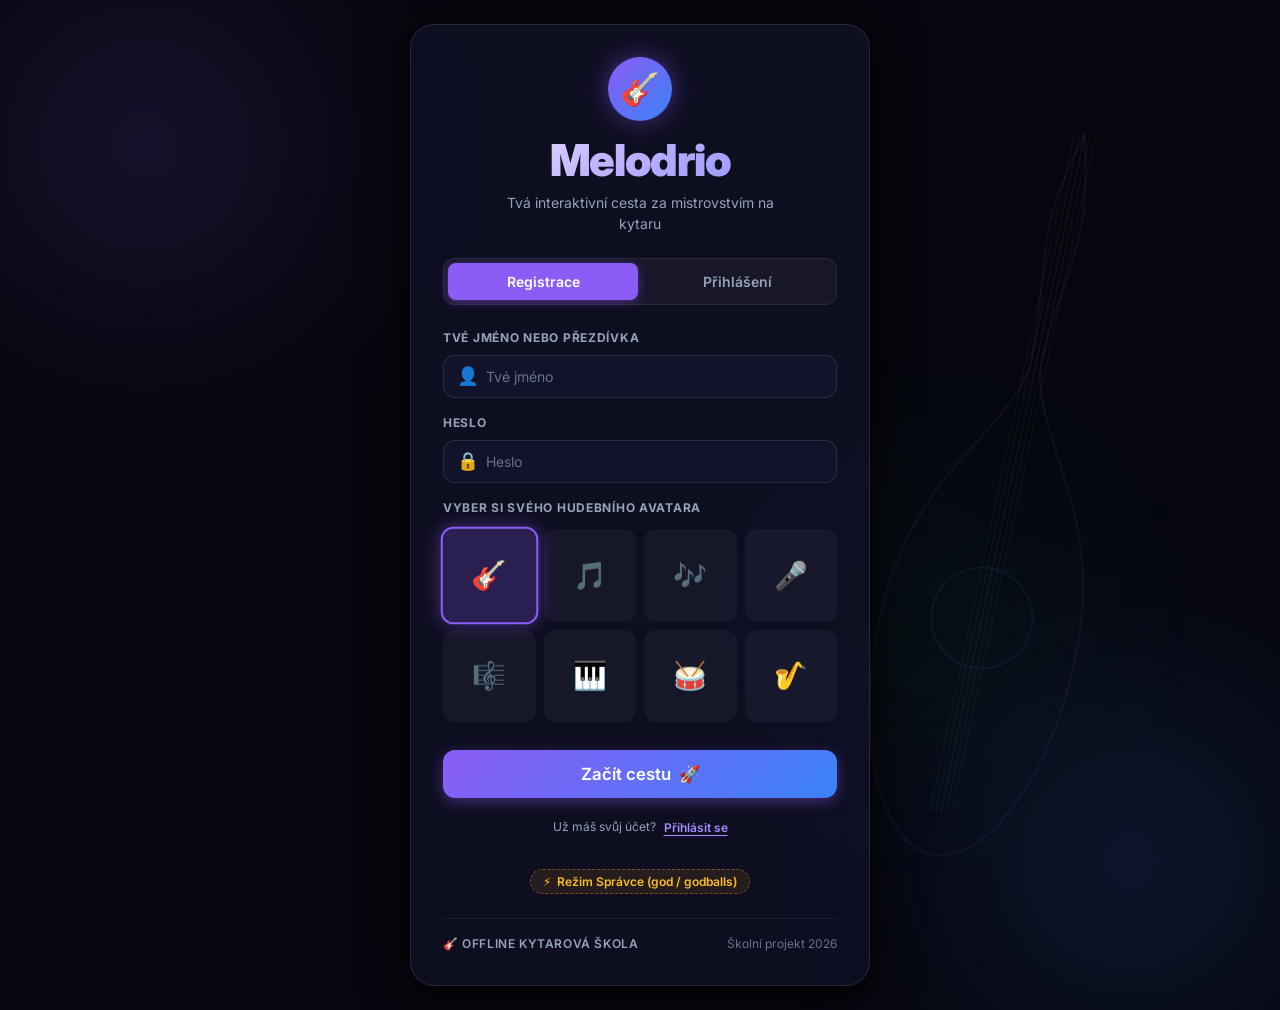
==== index.html @ bcaa4454 "feat(phase2): horizontalni herni draha, playalong rezim, kytarovy syntezator, atlas akordu a tracker" ====
﻿<!DOCTYPE html>
<html lang="cs">
<head>
  <meta charset="UTF-8">
  <meta name="viewport" content="width=device-width, initial-scale=1.0">
  <title>Melodrio — Nauč se hrát na kytaru</title>
  <meta name="description" content="Melodrio - interaktivní aplikace pro učení hry na kytaru">
  <link rel="preconnect" href="https://fonts.googleapis.com">
  <link rel="preconnect" href="https://fonts.gstatic.com" crossorigin>
  <link href="https://fonts.googleapis.com/css2?family=Inter:wght@300;400;500;600;700;800;900&display=swap" rel="stylesheet">
  <link rel="stylesheet" href="css/styles.css">
  <link rel="stylesheet" href="css/animations.css">
</head>
<body>
  <div id="app">
    <!-- LOGIN SCREEN -->
    <div id="login-screen" class="screen active">
      <!-- Animated background glow spheres -->
      <div class="login-bg-glow glow-1"></div>
      <div class="login-bg-glow glow-2"></div>
      <div class="login-bg-glow glow-3"></div>

      <!-- Floating music note particles -->
      <div class="particles-container" id="login-particles" aria-hidden="true">
        <span class="particle" style="--x: 8%; --delay: 0s; --duration: 14s; --size: 1.8rem;">🎵</span>
        <span class="particle" style="--x: 18%; --delay: 2.5s; --duration: 18s; --size: 1.4rem;">🎶</span>
        <span class="particle" style="--x: 27%; --delay: 1.2s; --duration: 16s; --size: 2rem;">🎸</span>
        <span class="particle" style="--x: 39%; --delay: 4.8s; --duration: 20s; --size: 1.2rem;">🎼</span>
        <span class="particle" style="--x: 52%; --delay: 0.8s; --duration: 15s; --size: 1.6rem;">♩</span>
        <span class="particle" style="--x: 64%; --delay: 3.3s; --duration: 17s; --size: 2.2rem;">♫</span>
        <span class="particle" style="--x: 73%; --delay: 5.1s; --duration: 19s; --size: 1.5rem;">♬</span>
        <span class="particle" style="--x: 84%; --delay: 1.9s; --duration: 13s; --size: 1.9rem;">𝄞</span>
        <span class="particle" style="--x: 92%; --delay: 3.8s; --duration: 21s; --size: 1.3rem;">🎵</span>
        <span class="particle" style="--x: 14%; --delay: 6.2s; --duration: 16s; --size: 1.7rem;">🎶</span>
        <span class="particle" style="--x: 46%; --delay: 7.5s; --duration: 18s; --size: 1.5rem;">🎸</span>
        <span class="particle" style="--x: 60%; --delay: 8.1s; --duration: 14s; --size: 2rem;">🎼</span>
        <span class="particle" style="--x: 79%; --delay: 6.9s; --duration: 15s; --size: 1.6rem;">♩</span>
        <span class="particle" style="--x: 33%; --delay: 9.4s; --duration: 22s; --size: 1.4rem;">♫</span>
        <span class="particle" style="--x: 88%; --delay: 10.2s; --duration: 17s; --size: 1.8rem;">♬</span>
      </div>

      <!-- Decorative guitar SVG background silhouette -->
      <div class="login-decor-silhouette" aria-hidden="true">
        <svg viewBox="0 0 400 800" fill="none" xmlns="http://www.w3.org/2000/svg">
          <path d="M200 40C200 40 215 90 215 130C215 170 205 210 205 260C205 290 230 330 250 365C280 415 295 470 295 530C295 650 250 740 200 740C150 740 105 650 105 530C105 470 120 415 150 365C170 330 195 290 195 260C195 210 185 170 185 130C185 90 200 40 200 40Z" stroke="rgba(139, 92, 246, 0.12)" stroke-width="2.5"/>
          <circle cx="200" cy="510" r="48" stroke="rgba(59, 130, 246, 0.15)" stroke-width="2"/>
          <line x1="190" y1="40" x2="190" y2="700" stroke="rgba(255, 255, 255, 0.05)" stroke-width="1.5"/>
          <line x1="195" y1="40" x2="195" y2="700" stroke="rgba(255, 255, 255, 0.05)" stroke-width="1.5"/>
          <line x1="200" y1="40" x2="200" y2="700" stroke="rgba(255, 255, 255, 0.08)" stroke-width="1.5"/>
          <line x1="205" y1="40" x2="205" y2="700" stroke="rgba(255, 255, 255, 0.05)" stroke-width="1.5"/>
          <line x1="210" y1="40" x2="210" y2="700" stroke="rgba(255, 255, 255, 0.05)" stroke-width="1.5"/>
        </svg>
      </div>

      <!-- Login Card Container -->
      <div class="login-container">
        <div class="login-card">
          <!-- Logo & Header -->
          <div class="login-header">
            <div class="login-logo-badge">
              <span class="login-logo-icon">🎸</span>
            </div>
            <h1 class="login-title">Melodrio</h1>
            <p class="login-subtitle">Tvá interaktivní cesta za mistrovstvím na kytaru</p>
          </div>

          <!-- Mode Switcher Tabs -->
          <div class="auth-tabs" id="auth-tabs" role="tablist">
            <button type="button" class="auth-tab active" id="tab-register" role="tab" aria-selected="true" data-mode="register">
              Registrace
            </button>
            <button type="button" class="auth-tab" id="tab-login" role="tab" aria-selected="false" data-mode="login">
              Přihlášení
            </button>
          </div>

          <!-- Auth Form -->
          <form class="auth-form" id="auth-form" onsubmit="return false;" novalidate>
            <!-- User Name Input -->
            <div class="form-group">
              <label for="auth-name" class="form-label">Tvé jméno nebo přezdívka</label>
              <div class="input-wrapper">
                <span class="input-icon">👤</span>
                <input
                  type="text"
                  id="auth-name"
                  name="username"
                  class="form-input"
                  placeholder="Tvé jméno"
                  autocomplete="username"
                  required
                >
              </div>
            </div>

            <!-- Password Input -->
            <div class="form-group">
              <label for="auth-password" class="form-label">Heslo</label>
              <div class="input-wrapper">
                <span class="input-icon">🔒</span>
                <input
                  type="password"
                  id="auth-password"
                  name="password"
                  class="form-input"
                  placeholder="Heslo"
                  autocomplete="current-password"
                  required
                >
              </div>
            </div>

            <!-- Avatar Selection (Register Mode) -->
            <div class="form-group auth-avatar-group" id="auth-avatar-group">
              <label for="auth-avatar" class="form-label">Vyber si svého hudebního avatara</label>
              
              <!-- Hidden/Accessible Native Select -->
              <select id="auth-avatar" name="avatar" class="auth-avatar-select">
                <option value="🎸" selected>🎸 Kytarista</option>
                <option value="🎵">🎵 Melodik</option>
                <option value="🎶">🎶 Písničkář</option>
                <option value="🎤">🎤 Zpěvák</option>
                <option value="🎼">🎼 Skladatel</option>
                <option value="🎹">🎹 Klávesista</option>
                <option value="🥁">🥁 Bubeník</option>
                <option value="🎷">🎷 Saxofonista</option>
              </select>

              <!-- Interactive Clickable Avatar Grid -->
              <div class="avatar-picker-grid" id="avatar-picker-grid" role="radiogroup" aria-label="Výběr avatara">
                <button type="button" class="avatar-option selected" data-avatar="🎸" aria-label="Kytarista" title="Kytarista">
                  <span class="avatar-emoji">🎸</span>
                </button>
                <button type="button" class="avatar-option" data-avatar="🎵" aria-label="Melodik" title="Melodik">
                  <span class="avatar-emoji">🎵</span>
                </button>
                <button type="button" class="avatar-option" data-avatar="🎶" aria-label="Písničkář" title="Písničkář">
                  <span class="avatar-emoji">🎶</span>
                </button>
                <button type="button" class="avatar-option" data-avatar="🎤" aria-label="Zpěvák" title="Zpěvák">
                  <span class="avatar-emoji">🎤</span>
                </button>
                <button type="button" class="avatar-option" data-avatar="🎼" aria-label="Skladatel" title="Skladatel">
                  <span class="avatar-emoji">🎼</span>
                </button>
                <button type="button" class="avatar-option" data-avatar="🎹" aria-label="Klávesista" title="Klávesista">
                  <span class="avatar-emoji">🎹</span>
                </button>
                <button type="button" class="avatar-option" data-avatar="🥁" aria-label="Bubeník" title="Bubeník">
                  <span class="avatar-emoji">🥁</span>
                </button>
                <button type="button" class="avatar-option" data-avatar="🎷" aria-label="Saxofonista" title="Saxofonista">
                  <span class="avatar-emoji">🎷</span>
                </button>
              </div>
            </div>

            <!-- Action Buttons -->
            <div class="auth-actions">
              <button type="button" id="btn-register" class="btn btn-primary btn-block btn-lg">
                <span class="btn-text">Začít cestu</span>
                <span class="btn-icon-right">🚀</span>
              </button>
              <button type="button" id="btn-login" class="btn btn-primary btn-block btn-lg" style="display: none;">
                <span class="btn-text">Přihlásit se</span>
                <span class="btn-icon-right">✨</span>
              </button>
            </div>

            <!-- Mode Switch Toggle Hint -->
            <div class="auth-switch-hint">
              <span id="auth-switch-text">Už máš svůj účet?</span>
              <button type="button" id="auth-switch-btn" class="btn-link">Přihlásit se</button>
            </div>
          </form>

          <!-- Login Footer Info -->
          <div class="login-footer">
            <span class="footer-badge">🎸 offline kytarová škola</span>
            <span class="footer-copy">Školní projekt 2026</span>
          </div>
        </div>
      </div>
    </div>

    <!-- MAIN APP (hidden until login) -->
    <div id="main-app" class="screen">
      <!-- SIDEBAR NAVIGATION -->
      <nav id="sidebar">
        <!-- App logo/name at top -->
        <div class="sidebar-logo">
          <span class="logo-icon">🎸</span>
          <span class="logo-text">Melodrio</span>
        </div>
        
        <!-- User info card -->
        <div class="sidebar-user" id="sidebar-user">
          <div class="user-avatar-wrap">
            <span class="user-avatar" id="sidebar-user-avatar">🎸</span>
          </div>
          <div class="user-info">
            <div class="user-name" id="sidebar-user-name">Kytarista</div>
            <div class="user-rank-wrap">
              <span class="rank-badge rank-novacek" id="sidebar-user-rank">Nováček</span>
            </div>
          </div>
          <div class="sidebar-xp-container">
            <div class="sidebar-xp-labels">
              <span class="xp-title">Zkušenosti</span>
              <span class="xp-val" id="sidebar-user-xp">0 XP</span>
            </div>
            <div class="xp-bar mini">
              <div class="xp-bar-fill" id="sidebar-xp-fill" style="width: 0%;"></div>
            </div>
          </div>
        </div>
        
        <!-- Nav items -->
        <ul class="sidebar-nav">
          <li><a href="#/dashboard" class="sidebar-item active" data-view="dashboard"><span class="nav-icon">🏠</span><span class="nav-text">Dashboard</span></a></li>
          <li><a href="#/lessons" class="sidebar-item" data-view="lessons"><span class="nav-icon">📚</span><span class="nav-text">Lekce</span></a></li>
          <li><a href="#/songs" class="sidebar-item" data-view="songs"><span class="nav-icon">🎵</span><span class="nav-text">Písničky</span></a></li>
          <li><a href="#/practice" class="sidebar-item" data-view="practice"><span class="nav-icon">🎸</span><span class="nav-text">Trénink</span></a></li>
          <li><a href="#/tuner" class="sidebar-item" data-view="tuner"><span class="nav-icon">🔧</span><span class="nav-text">Ladička</span></a></li>
          <li><a href="#/metronome" class="sidebar-item" data-view="metronome"><span class="nav-icon">⏱️</span><span class="nav-text">Metronom</span></a></li>
          <li><a href="#/profile" class="sidebar-item" data-view="profile"><span class="nav-icon">👤</span><span class="nav-text">Profil</span></a></li>
        </ul>

        <!-- Streak & daily info at bottom -->
        <div class="sidebar-footer" id="sidebar-streak">
          <div class="streak-card">
            <div class="streak-icon-wrap">
              <span class="streak-flame animate-pulse">🔥</span>
            </div>
            <div class="streak-text-wrap">
              <span class="streak-days" id="sidebar-streak-days">0 dní</span>
              <span class="streak-label">Aktivní série</span>
            </div>
          </div>
        </div>
      </nav>

      <!-- MAIN CONTENT AREA -->
      <main id="content">
        <!-- DASHBOARD VIEW -->
        <section id="view-dashboard" class="view active">
          <!-- Welcome header: "Ahoj, [name]! 👋" with rank and XP -->
          <div class="dashboard-header" id="dashboard-header"></div>
          
          <!-- Quick stats row: 4 stat cards (XP, Level, Streak, Completed Lessons) -->
          <!-- Two-column Dashboard Grid Layout -->
          <div class="dashboard-grid">
            <!-- Left Primary Column: Quick Stats & Music Story Map -->
            <div class="dashboard-main-col">
              <!-- Quick stats row: 4 stat cards (XP, Level, Streak, Completed Lessons) -->
              <div class="dashboard-stats" id="dashboard-stats"></div>
          
              <!-- Story Map: Vertical path with stage nodes -->
              <div class="story-map" id="story-map">
            <!-- Rendered by JS: vertical path with connected lesson nodes -->
                <!-- Each stage has a header (location name + icon) and lesson nodes below it -->
              </div>
            </div>

            <!-- Right Companion Column: Active Streak, Next Badge, Daily Tip, Quick Tools -->
            <aside class="dashboard-side-col" id="dashboard-sidebar">
              <!-- Rendered by JS -->
            </aside>
          </div>
        </section>

        <!-- LESSONS LIST VIEW -->
        <section id="view-lessons" class="view">
          <div class="view-header">
            <h1>📚 Lekce</h1>
            <p class="view-subtitle">Tvoje cesta k mistrovství na kytaře</p>
          </div>
          <div id="lessons-list" class="lessons-container">
            <!-- Rendered by JS -->
          </div>
        </section>

        <!-- LESSON DETAIL VIEW (single lesson) -->
        <section id="view-lesson-detail" class="view">
          <div class="lesson-detail" id="lesson-detail">
            <!-- Rendered by JS: lesson title, step cards, quiz -->
          </div>
        </section>

        <!-- SONGS VIEW (placeholder for Output 2) -->
        <section id="view-songs" class="view">
          <div class="coming-soon-page">
            <div class="coming-soon-icon animate-float">🎵</div>
            <h2>Písničky</h2>
            <p>Knihovna písniček bude dostupná v další aktualizaci!</p>
            <p class="coming-soon-subtitle">27 písniček od začátečníků po pokročilé</p>
          </div>
        </section>

                <!-- PRACTICE VIEW (TrĂ©nink akordĹŻ & slabĂˇ mĂ­sta - FĂˇze 2) -->
        <section id="view-practice" class="view">
          <div id="practice-content">
            <!-- Rendered by Practice.renderPracticeView -->
          </div>
        </section>

        <!-- TUNER VIEW (placeholder for Output 3) -->
        <section id="view-tuner" class="view">
          <div class="coming-soon-page">
            <div class="coming-soon-icon animate-float">🔧</div>
            <h2>Ladička</h2>
            <p>Chromatická ladička s detekcí tónů přijde v další aktualizaci!</p>
          </div>
        </section>

        <!-- METRONOME VIEW (placeholder for Output 2) -->
        <section id="view-metronome" class="view">
          <div class="coming-soon-page">
            <div class="coming-soon-icon animate-float">⏱️</div>
            <h2>Metronom</h2>
            <p>Vestavěný metronom bude dostupný brzy!</p>
          </div>
        </section>

        <!-- PROFILE VIEW -->
        <section id="view-profile" class="view">
          <div class="view-header">
            <h1>👤 Profil</h1>
          </div>
          <div id="profile-content">
            <!-- Rendered by JS -->
          </div>
        </section>
      </main>
    </div>

        <!-- FULL-SCREEN INTERACTIVE SONG PLAYER OVERLAY (PHASE 2) -->
    <div id="song-player-overlay" class="song-player-overlay" style="display: none;">
      <div class="song-player-modal">
        <!-- Top Header & Controls -->
        <div class="song-player-header">
          <div class="player-song-info">
            <span class="player-badge">đźŽ¸ HERNĂŤ DRĂHA (FĂZE 2)</span>
            <h2 id="player-song-title">Skladba</h2>
            <div id="player-song-sub" class="player-sub">Interpret â€˘ 120 BPM</div>
          </div>

          <div class="player-top-controls">
            <!-- Tempo Multiplier -->
            <div class="player-ctrl-group">
              <span class="ctrl-label">Tempo:</span>
              <div class="tempo-btn-group" id="player-tempo-buttons">
                <button type="button" class="btn btn-sm btn-ghost tempo-btn" data-tempo="0.5" onclick="App.setPlayerTempo(0.5, this)">0.5Ă—</button>
                <button type="button" class="btn btn-sm btn-ghost tempo-btn" data-tempo="0.75" onclick="App.setPlayerTempo(0.75, this)">0.75Ă—</button>
                <button type="button" class="btn btn-sm btn-primary tempo-btn active" data-tempo="1.0" onclick="App.setPlayerTempo(1.0, this)">1.0Ă—</button>
                <button type="button" class="btn btn-sm btn-ghost tempo-btn" data-tempo="1.25" onclick="App.setPlayerTempo(1.25, this)">1.25Ă—</button>
              </div>
            </div>

            <!-- Metronome Sound Toggle -->
            <button type="button" class="btn btn-sm btn-ghost" id="player-metro-toggle" onclick="App.togglePlayerMetronome()" title="Zapnout/Vypnout metronom">
              âŹ±ď¸Ź <span id="player-metro-label">Metronom: Zapnuto</span>
            </button>

            <!-- Sound Mute Toggle -->
            <button type="button" class="btn btn-sm btn-ghost" id="player-audio-toggle" onclick="App.togglePlayerAudio()" title="Zapnout/Vypnout zvuk syntezĂˇtoru">
              đź”Š <span id="player-audio-label">Zvuk</span>
            </button>

            <!-- Close Button -->
            <button type="button" class="btn btn-ghost btn-close-player" onclick="App.closeSongPlayer()" title="ZavĹ™Ă­t hernĂ­ drĂˇhu (Esc)">
              âś•
            </button>
          </div>
        </div>

        <!-- Canvas Highway Container -->
        <div class="song-player-stage" id="song-player-stage">
          <!-- Injected dynamically by SongPlayer.initCanvas -->
        </div>

        <!-- Bottom Controls & Key Legend -->
        <div class="song-player-footer">
          <div class="player-keys-legend">
            <span class="key-pill"><kbd>MezernĂ­k</kbd> Ăšder na akord</span>
            <span class="key-pill"><kbd>1</kbd>â€“<kbd>6</kbd> KytarovĂ© struny (E aĹľ e)</span>
            <span class="key-pill"><kbd>P</kbd> Pauza</span>
            <span class="key-pill"><kbd>Esc</kbd> Konec</span>
          </div>

          <div class="player-actions">
            <button type="button" class="btn btn-secondary btn-sm" onclick="App.restartSongPlayer()">
              đź”„ Od zaÄŤĂˇtku
            </button>
            <button type="button" class="btn btn-primary btn-sm" id="player-pause-btn" onclick="App.togglePlayerPause()">
              âŹ¸ Pozastavit
            </button>
            <button type="button" class="btn btn-ghost btn-sm" onclick="App.closeSongPlayer()">
              UkonÄŤit
            </button>
          </div>
        </div>

        <!-- Results Screen Overlay (Shown on song finish) -->
        <div id="player-results-overlay" class="player-results-overlay" style="display: none;">
          <div class="player-results-card">
            <div class="results-trophy" id="results-trophy">đźŹ†</div>
            <h2 id="results-title">Skladba dokonÄŤena!</h2>
            <div id="results-song-name" class="results-song-name">NĂˇzev skladby</div>

            <div class="results-stats-grid">
              <div class="results-stat-box">
                <div class="stat-num" id="results-score">0</div>
                <div class="stat-label">DosaĹľenĂ© skĂłre</div>
              </div>
              <div class="results-stat-box">
                <div class="stat-num" id="results-accuracy">0 %</div>
                <div class="stat-label">PĹ™esnost</div>
              </div>
              <div class="results-stat-box">
                <div class="stat-num" id="results-combo">0Ă—</div>
                <div class="stat-label">Max Combo</div>
              </div>
              <div class="results-stat-box highlight">
                <div class="stat-num" id="results-xp">+0 XP</div>
                <div class="stat-label">ZĂ­skanĂ© XP</div>
              </div>
            </div>

            <div class="results-breakdown" id="results-breakdown">
              <!-- Perfect, Good, Miss counts -->
            </div>

            <div id="results-mistakes-alert" style="display: none; background: rgba(239, 68, 68, 0.15); border: 1px solid rgba(239, 68, 68, 0.35); border-radius: 12px; padding: 0.85rem; margin-bottom: 1.25rem; font-size: 0.9rem; color: #fca5a5;">
            </div>

            <div class="results-actions">
              <button type="button" class="btn btn-secondary" onclick="App.restartSongPlayer()">
                đź”„ ZahrĂˇt znovu
              </button>
              <button type="button" class="btn btn-primary" onclick="App.closeSongPlayer(); App.navigate('#/practice'); Practice.switchSubTab('mistakes');">
                đźŽŻ ProcviÄŤit chyby
              </button>
              <button type="button" class="btn btn-ghost" onclick="App.closeSongPlayer()">
                ZpÄ›t do knihovny
              </button>
            </div>
          </div>
        </div>
      </div>
    </div>

    <!-- TOAST CONTAINER -->
    <div id="toast-container" aria-live="polite"></div>
    
    <!-- MODAL OVERLAY -->
    <div id="modal-overlay" class="modal-overlay" role="dialog" aria-modal="true">
      <div class="modal" id="modal">
        <div class="modal-header" id="modal-header"></div>
        <div class="modal-body" id="modal-body"></div>
        <div class="modal-footer" id="modal-footer"></div>
      </div>
    </div>
  </div>

  <!-- JS Modules (order matters!) -->
  <script src="js/sounds.js"></script>
  <script src="js/ui.js"></script>
  <script src="js/progress.js"></script>
  <script src="js/auth.js"></script>
  <script src="js/lessons.js"></script>
    <script src="js/audio_synth.js"></script>
  <script src="js/song_player.js"></script>
  <script src="js/practice.js"></script>
  <script src="js/app.js"></script>
</body>
</html>
---- css/styles.css ----
﻿/* ==========================================================================
   MELODRIO — STYLESHEET (css/styles.css)
   Dark-mode only, Glassmorphism, Guitar Learning Web App (Czech Language)
   ========================================================================== */

/* --------------------------------------------------------------------------
   1. CSS Custom Properties / Root Design Tokens
   -------------------------------------------------------------------------- */
:root {
  /* Color Palette — Dark Mode */
  --bg-body: #06060e;
  --bg-sidebar: #0c0c1d;
  --bg-card: #12122a;
  --bg-card-hover: #1a1a3e;
  --bg-card-active: #222252;
  --bg-input: #12122a;
  --bg-input-focus: #181836;
  --bg-elevated: #161634;

  /* Text Colors */
  --text-primary: #e2e8f0;
  --text-secondary: #94a3b8;
  --text-muted: #64748b;
  --text-white: #ffffff;
  --text-inverse: #06060e;

  /* Accent Colors */
  --accent-purple: #8B5CF6;
  --accent-purple-light: #a78bfa;
  --accent-purple-dark: #6d28d9;
  --accent-blue: #3B82F6;
  --accent-blue-light: #60a5fa;
  --accent-blue-dark: #2563eb;
  --accent-cyan: #06B6D4;
  --accent-pink: #EC4899;

  /* Semantic Feedback Colors */
  --success: #10B981;
  --success-light: #34d399;
  --success-bg: rgba(16, 185, 129, 0.15);
  --warning: #F59E0B;
  --warning-light: #fbbf24;
  --warning-bg: rgba(245, 158, 11, 0.15);
  --error: #EF4444;
  --error-light: #f87171;
  --error-bg: rgba(239, 68, 68, 0.15);
  --info: #3B82F6;
  --info-bg: rgba(59, 130, 246, 0.15);

  /* Gradients */
  --gradient-primary: linear-gradient(135deg, #8B5CF6 0%, #3B82F6 100%);
  --gradient-secondary: linear-gradient(135deg, #3B82F6 0%, #06B6D4 100%);
  --gradient-success: linear-gradient(135deg, #10B981 0%, #06B6D4 100%);
  --gradient-warning: linear-gradient(135deg, #F59E0B 0%, #EF4444 100%);
  --gradient-gold: linear-gradient(135deg, #F59E0B 0%, #FBBF24 50%, #EF4444 100%);
  --gradient-purple-blue: linear-gradient(135deg, rgba(139, 92, 246, 0.25) 0%, rgba(59, 130, 246, 0.25) 100%);
  --gradient-card: linear-gradient(145deg, rgba(255, 255, 255, 0.05) 0%, rgba(255, 255, 255, 0.01) 100%);
  --gradient-sidebar: linear-gradient(180deg, #0c0c1d 0%, #090916 100%);

  /* Glassmorphism */
  --glass-bg: rgba(255, 255, 255, 0.05);
  --glass-bg-hover: rgba(255, 255, 255, 0.08);
  --glass-bg-subtle: rgba(255, 255, 255, 0.02);
  --glass-border: 1px solid rgba(255, 255, 255, 0.1);
  --glass-border-hover: 1px solid rgba(255, 255, 255, 0.2);
  --glass-border-purple: 1px solid rgba(139, 92, 246, 0.4);
  --glass-blur: blur(12px);
  --glass-blur-heavy: blur(20px);

  /* Typography */
  --font-main: 'Inter', system-ui, -apple-system, BlinkMacSystemFont, 'Segoe UI', Roboto, sans-serif;
  --text-h1: 3rem;
  --text-h2: 2rem;
  --text-h3: 1.5rem;
  --text-h4: 1.25rem;
  --text-body: 1rem;
  --text-sm: 0.875rem;
  --text-xs: 0.75rem;

  /* Spacing Scale */
  --space-1: 4px;
  --space-2: 8px;
  --space-3: 12px;
  --space-4: 16px;
  --space-5: 20px;
  --space-6: 24px;
  --space-8: 32px;
  --space-12: 48px;
  --space-16: 64px;

  /* Border Radii */
  --radius-sm: 8px;
  --radius-md: 12px;
  --radius-lg: 16px;
  --radius-xl: 24px;
  --radius-full: 9999px;
  --radius-circle: 50%;

  /* Shadows */
  --shadow-sm: 0 2px 4px rgba(0, 0, 0, 0.3);
  --shadow-md: 0 4px 12px rgba(0, 0, 0, 0.4);
  --shadow-lg: 0 10px 30px rgba(0, 0, 0, 0.6);
  --shadow-glow-purple: 0 0 25px rgba(139, 92, 246, 0.45);
  --shadow-glow-purple-sm: 0 0 12px rgba(139, 92, 246, 0.35);
  --shadow-glow-blue: 0 0 25px rgba(59, 130, 246, 0.45);
  --shadow-glow-green: 0 0 25px rgba(16, 185, 129, 0.45);
  --shadow-glow-gold: 0 0 25px rgba(245, 158, 11, 0.45);

  /* Transitions */
  --transition-fast: 150ms cubic-bezier(0.4, 0, 0.2, 1);
  --transition-normal: 300ms cubic-bezier(0.4, 0, 0.2, 1);
  --transition-slow: 500ms cubic-bezier(0.4, 0, 0.2, 1);
  --transition-spring: 400ms cubic-bezier(0.175, 0.885, 0.32, 1.275);

  /* Z-Index Scale */
  --z-decor: 0;
  --z-base: 1;
  --z-sticky: 50;
  --z-sidebar: 100;
  --z-modal: 1000;
  --z-toast: 1100;
  --z-confetti: 1200;

  /* Layout */
  --sidebar-width: 260px;
}

/* --------------------------------------------------------------------------
   2. Reset & Base Styles
   -------------------------------------------------------------------------- */
*,
*::before,
*::after {
  box-sizing: border-box;
  margin: 0;
  padding: 0;
}

html {
  font-size: 16px;
  line-height: 1.5;
  -webkit-font-smoothing: antialiased;
  -moz-osx-font-smoothing: grayscale;
  text-rendering: optimizeLegibility;
  scroll-behavior: smooth;
  height: 100%;
}

body {
  min-height: 100vh;
  background-color: var(--bg-body);
  color: var(--text-primary);
  font-family: var(--font-main);
  overflow-x: hidden;
  position: relative;
}

/* Custom Thin Dark Scrollbar */
::-webkit-scrollbar {
  width: 8px;
  height: 8px;
}

::-webkit-scrollbar-track {
  background: var(--bg-sidebar);
}

::-webkit-scrollbar-thumb {
  background: #1e1e44;
  border-radius: var(--radius-full);
  border: 2px solid var(--bg-sidebar);
}

::-webkit-scrollbar-thumb:hover {
  background: var(--accent-purple);
}

/* Text Selection */
::selection {
  background-color: rgba(139, 92, 246, 0.4);
  color: var(--text-white);
}

/* Focus Visible Accessibility */
:focus-visible {
  outline: 2px solid var(--accent-purple);
  outline-offset: 3px;
}

button:focus:not(:focus-visible),
input:focus:not(:focus-visible),
select:focus:not(:focus-visible) {
  outline: none;
}

/* Typography Base */
h1, h2, h3, h4, h5, h6 {
  color: var(--text-white);
  font-weight: 700;
  line-height: 1.25;
}

h1 { font-size: var(--text-h1); }
h2 { font-size: var(--text-h2); }
h3 { font-size: var(--text-h3); }
h4 { font-size: var(--text-h4); }

p {
  color: var(--text-secondary);
}

a {
  color: inherit;
  text-decoration: none;
}

img, svg {
  display: block;
  max-width: 100%;
}

/* --------------------------------------------------------------------------
   3. App Container & Screens
   -------------------------------------------------------------------------- */
#app {
  width: 100%;
  min-height: 100vh;
  position: relative;
}

.screen {
  display: none;
  width: 100%;
  min-height: 100vh;
}

.screen.active {
  display: block;
}

#main-app.screen.active {
  display: flex;
}

/* --------------------------------------------------------------------------
   4. Login Screen
   -------------------------------------------------------------------------- */
#login-screen {
  position: relative;
  min-height: 100vh;
  background-color: var(--bg-body);
  display: none;
  align-items: center;
  justify-content: center;
  overflow: hidden;
  padding: var(--space-6);
}

#login-screen.active {
  display: flex;
}

/* Background Animated Glow Spheres */
.login-bg-glow {
  position: absolute;
  border-radius: var(--radius-circle);
  filter: blur(100px);
  pointer-events: none;
  z-index: 1;
  opacity: 0.55;
  animation: float 14s ease-in-out infinite alternate;
}

.glow-1 {
  width: 450px;
  height: 450px;
  background: radial-gradient(circle, rgba(139, 92, 246, 0.45) 0%, transparent 70%);
  top: -80px;
  left: -80px;
  animation-duration: 16s;
}

.glow-2 {
  width: 500px;
  height: 500px;
  background: radial-gradient(circle, rgba(59, 130, 246, 0.4) 0%, transparent 70%);
  bottom: -100px;
  right: -100px;
  animation-duration: 20s;
  animation-delay: -5s;
}

.glow-3 {
  width: 320px;
  height: 320px;
  background: radial-gradient(circle, rgba(16, 185, 129, 0.25) 0%, transparent 70%);
  top: 45%;
  left: 60%;
  animation-duration: 18s;
  animation-delay: -10s;
}

/* Floating Particles Container */
.particles-container {
  position: absolute;
  inset: 0;
  pointer-events: none;
  overflow: hidden;
  z-index: 2;
}

.particle {
  position: absolute;
  left: var(--x, 50%);
  bottom: -10%;
  font-size: var(--size, 1.5rem);
  opacity: 0;
  user-select: none;
  animation: noteFloat var(--duration, 15s) ease-in-out infinite;
  animation-delay: var(--delay, 0s);
  filter: drop-shadow(0 0 8px rgba(139, 92, 246, 0.5));
}

/* Decorative Silhouette */
.login-decor-silhouette {
  position: absolute;
  right: 5%;
  top: 50%;
  transform: translateY(-50%) rotate(12deg);
  width: 420px;
  height: 840px;
  pointer-events: none;
  z-index: 2;
  opacity: 0.6;
}

.login-decor-silhouette svg {
  width: 100%;
  height: 100%;
}

/* Login Card Container */
.login-container {
  position: relative;
  z-index: 10;
  width: 100%;
  max-width: 460px;
  margin: 0 auto;
}

.login-card {
  background: rgba(18, 18, 42, 0.72);
  backdrop-filter: var(--glass-blur-heavy);
  -webkit-backdrop-filter: var(--glass-blur-heavy);
  border: var(--glass-border);
  border-radius: var(--radius-xl);
  padding: var(--space-8);
  box-shadow: var(--shadow-lg), 0 0 50px rgba(0, 0, 0, 0.5);
  transition: transform var(--transition-normal), border-color var(--transition-normal);
}

.login-card:hover {
  border-color: rgba(255, 255, 255, 0.18);
}

/* Login Header */
.login-header {
  text-align: center;
  margin-bottom: var(--space-6);
}

.login-logo-badge {
  width: 64px;
  height: 64px;
  border-radius: var(--radius-circle);
  background: var(--gradient-primary);
  display: inline-flex;
  align-items: center;
  justify-content: center;
  margin-bottom: var(--space-3);
  box-shadow: var(--shadow-glow-purple);
  animation: pulse 4s ease-in-out infinite;
}

.login-logo-icon {
  font-size: 2rem;
  line-height: 1;
}

.login-title {
  font-size: 2.75rem;
  font-weight: 900;
  letter-spacing: -0.03em;
  background: linear-gradient(135deg, #ffffff 0%, #c4b5fd 40%, #818cf8 100%);
  -webkit-background-clip: text;
  background-clip: text;
  -webkit-text-fill-color: transparent;
  margin-bottom: var(--space-1);
}

.login-subtitle {
  font-size: var(--text-sm);
  color: var(--text-secondary);
  max-width: 300px;
  margin: 0 auto;
}

/* Auth Tabs */
.auth-tabs {
  display: flex;
  background: rgba(255, 255, 255, 0.04);
  border: 1px solid rgba(255, 255, 255, 0.08);
  border-radius: var(--radius-md);
  padding: 4px;
  margin-bottom: var(--space-6);
  gap: 4px;
}

.auth-tab {
  flex: 1;
  padding: 10px 16px;
  border: none;
  background: transparent;
  color: var(--text-secondary);
  font-family: var(--font-main);
  font-size: var(--text-sm);
  font-weight: 600;
  border-radius: var(--radius-sm);
  cursor: pointer;
  transition: all var(--transition-fast);
}

.auth-tab:hover {
  color: var(--text-white);
  background: rgba(255, 255, 255, 0.04);
}

.auth-tab.active {
  background: var(--accent-purple);
  color: var(--text-white);
  box-shadow: 0 2px 10px rgba(139, 92, 246, 0.45);
}

/* Auth Form */
.auth-form {
  display: flex;
  flex-direction: column;
  gap: var(--space-4);
}

.form-group {
  display: flex;
  flex-direction: column;
  gap: var(--space-2);
}

.form-label {
  font-size: var(--text-xs);
  font-weight: 700;
  text-transform: uppercase;
  letter-spacing: 0.06em;
  color: var(--text-secondary);
}

.input-wrapper {
  position: relative;
  display: flex;
  align-items: center;
}

.input-icon {
  position: absolute;
  left: 14px;
  font-size: 1.1rem;
  pointer-events: none;
  color: var(--text-muted);
}

.form-input {
  width: 100%;
  background-color: var(--bg-input);
  border: var(--glass-border);
  border-radius: var(--radius-md);
  color: var(--text-primary);
  font-family: var(--font-main);
  font-size: var(--text-sm);
  padding: 12px 16px 12px 42px;
  transition: all var(--transition-fast);
}

.form-input::placeholder {
  color: var(--text-muted);
}

.form-input:focus {
  background-color: var(--bg-input-focus);
  border-color: var(--accent-purple);
  box-shadow: 0 0 0 3px rgba(139, 92, 246, 0.25);
  color: var(--text-white);
}

/* Avatar Selection */
.auth-avatar-select {
  display: none; /* Native select kept in DOM for semantic form state */
}

.avatar-picker-grid {
  display: grid;
  grid-template-columns: repeat(4, 1fr);
  gap: var(--space-2);
  margin-top: 4px;
}

.avatar-option {
  aspect-ratio: 1;
  background: rgba(255, 255, 255, 0.04);
  border: 2px solid transparent;
  border-radius: var(--radius-md);
  display: flex;
  align-items: center;
  justify-content: center;
  cursor: pointer;
  transition: all var(--transition-fast);
  padding: 6px;
}

.avatar-emoji {
  font-size: 1.7rem;
  line-height: 1;
  transition: transform var(--transition-fast);
}

.avatar-option:hover {
  background: rgba(255, 255, 255, 0.08);
  transform: translateY(-2px);
}

.avatar-option:hover .avatar-emoji {
  transform: scale(1.15);
}

.avatar-option.selected {
  border-color: var(--accent-purple);
  background: rgba(139, 92, 246, 0.22);
  box-shadow: 0 0 16px rgba(139, 92, 246, 0.45);
  transform: scale(1.05);
}

/* Auth Actions */
.auth-actions {
  margin-top: var(--space-3);
}

.auth-switch-hint {
  text-align: center;
  font-size: var(--text-xs);
  color: var(--text-secondary);
  display: flex;
  align-items: center;
  justify-content: center;
  gap: var(--space-2);
  margin-top: var(--space-1);
}

/* Login Footer */
.login-footer {
  margin-top: var(--space-6);
  padding-top: var(--space-4);
  border-top: 1px solid rgba(255, 255, 255, 0.06);
  display: flex;
  align-items: center;
  justify-content: space-between;
  font-size: var(--text-xs);
  color: var(--text-muted);
}

.footer-badge {
  text-transform: uppercase;
  letter-spacing: 0.05em;
  font-weight: 600;
  color: var(--text-secondary);
}

.footer-copy {
  color: var(--text-muted);
}

/* --------------------------------------------------------------------------
   5. Sidebar Navigation
   -------------------------------------------------------------------------- */
#sidebar {
  position: fixed;
  top: 0;
  left: 0;
  bottom: 0;
  width: var(--sidebar-width);
  height: 100vh;
  background: var(--gradient-sidebar);
  border-right: 1px solid rgba(255, 255, 255, 0.08);
  display: flex;
  flex-direction: column;
  z-index: var(--z-sidebar);
  overflow-y: auto;
}

/* Logo */
.sidebar-logo {
  padding: var(--space-6) var(--space-5);
  display: flex;
  align-items: center;
  gap: var(--space-3);
  border-bottom: 1px solid rgba(255, 255, 255, 0.06);
}

.sidebar-logo .logo-icon {
  font-size: 1.75rem;
  filter: drop-shadow(0 0 10px rgba(139, 92, 246, 0.6));
}

.sidebar-logo .logo-text {
  font-size: 1.4rem;
  font-weight: 800;
  letter-spacing: -0.02em;
  background: var(--gradient-primary);
  -webkit-background-clip: text;
  background-clip: text;
  -webkit-text-fill-color: transparent;
}

/* User Card */
.sidebar-user {
  padding: var(--space-4) var(--space-5);
  background: rgba(255, 255, 255, 0.02);
  border-bottom: 1px solid rgba(255, 255, 255, 0.06);
  display: flex;
  flex-direction: column;
  gap: var(--space-3);
}

.sidebar-user .user-avatar-wrap {
  display: flex;
  align-items: center;
  gap: var(--space-3);
}

.sidebar-user .user-avatar {
  width: 44px;
  height: 44px;
  border-radius: var(--radius-circle);
  background: var(--gradient-primary);
  display: inline-flex;
  align-items: center;
  justify-content: center;
  font-size: 1.4rem;
  box-shadow: var(--shadow-glow-purple-sm);
  flex-shrink: 0;
}

.sidebar-user .user-info {
  display: flex;
  flex-direction: column;
  gap: 2px;
  overflow: hidden;
}

.sidebar-user .user-name {
  font-size: var(--text-sm);
  font-weight: 700;
  color: var(--text-white);
  white-space: nowrap;
  overflow: hidden;
  text-overflow: ellipsis;
}

.sidebar-user .user-rank-wrap {
  margin-top: 2px;
}

/* Sidebar XP Bar */
.sidebar-xp-container {
  display: flex;
  flex-direction: column;
  gap: 6px;
}

.sidebar-xp-labels {
  display: flex;
  justify-content: space-between;
  align-items: center;
  font-size: var(--text-xs);
}

.sidebar-xp-labels .xp-title {
  color: var(--text-muted);
  text-transform: uppercase;
  font-size: 0.65rem;
  font-weight: 700;
  letter-spacing: 0.05em;
}

.sidebar-xp-labels .xp-val {
  color: var(--warning-light);
  font-weight: 700;
}

/* Nav Menu */
.sidebar-nav {
  list-style: none;
  padding: var(--space-4) var(--space-3);
  display: flex;
  flex-direction: column;
  gap: 4px;
  flex: 1;
}

.sidebar-item {
  display: flex;
  align-items: center;
  gap: var(--space-3);
  padding: 11px var(--space-3);
  border-radius: var(--radius-md);
  color: var(--text-secondary);
  font-size: var(--text-sm);
  font-weight: 500;
  text-decoration: none;
  transition: all var(--transition-fast);
  position: relative;
}

.sidebar-item:hover:not(.locked) {
  background: var(--glass-bg-hover);
  color: var(--text-white);
  transform: translateX(4px);
}

.sidebar-item.active {
  background: rgba(139, 92, 246, 0.16);
  color: var(--text-white);
  font-weight: 600;
  border-left: 3px solid var(--accent-purple);
  box-shadow: inset 0 0 12px rgba(139, 92, 246, 0.1);
}

.sidebar-item .nav-icon {
  font-size: 1.15rem;
  line-height: 1;
}

.sidebar-item .nav-text {
  flex: 1;
}

.sidebar-item.locked {
  opacity: 0.45;
  cursor: not-allowed;
}

.coming-soon {
  font-size: 0.65rem;
  font-weight: 700;
  text-transform: uppercase;
  letter-spacing: 0.05em;
  padding: 2px 6px;
  border-radius: var(--radius-sm);
  background: rgba(255, 255, 255, 0.08);
  color: var(--text-muted);
}

/* Sidebar Footer (Streak) */
.sidebar-footer {
  padding: var(--space-4) var(--space-5);
  border-top: 1px solid rgba(255, 255, 255, 0.06);
}

.streak-card {
  display: flex;
  align-items: center;
  gap: var(--space-3);
  background: rgba(245, 158, 11, 0.1);
  border: 1px solid rgba(245, 158, 11, 0.25);
  border-radius: var(--radius-md);
  padding: 10px 14px;
}

.streak-icon-wrap {
  font-size: 1.35rem;
  line-height: 1;
}

.streak-flame {
  display: inline-block;
}

.streak-text-wrap {
  display: flex;
  flex-direction: column;
}

.streak-days {
  font-size: var(--text-sm);
  font-weight: 700;
  color: var(--warning-light);
}

.streak-label {
  font-size: 0.68rem;
  text-transform: uppercase;
  letter-spacing: 0.05em;
  color: var(--text-muted);
}

/* --------------------------------------------------------------------------
   6. Main Content Area & Views
   -------------------------------------------------------------------------- */
#content {
  margin-left: var(--sidebar-width);
  width: calc(100% - var(--sidebar-width));
  min-height: 100vh;
  padding: var(--space-8) var(--space-12);
  position: relative;
}

.view {
  display: none;
  max-width: 1400px;
  margin: 0 auto;
}

.view.active {
  display: block;
  animation: fadeIn 250ms ease;
}

.view-header {
  margin-bottom: var(--space-8);
}

.view-header h1 {
  font-size: var(--text-h2);
  font-weight: 800;
  letter-spacing: -0.02em;
  margin-bottom: 4px;
}

.view-subtitle {
  font-size: var(--text-body);
  color: var(--text-secondary);
}

/* --------------------------------------------------------------------------
   7. Dashboard View
   -------------------------------------------------------------------------- */
/* Dashboard Header / Welcome Card */
.dashboard-header {
  margin-bottom: var(--space-8);
}

.welcome-card {
  background: linear-gradient(135deg, rgba(139, 92, 246, 0.2) 0%, rgba(59, 130, 246, 0.15) 100%), var(--bg-card);
  backdrop-filter: var(--glass-blur);
  border: var(--glass-border-purple);
  border-radius: var(--radius-xl);
  padding: var(--space-8);
  display: flex;
  align-items: center;
  justify-content: space-between;
  gap: var(--space-6);
  box-shadow: var(--shadow-lg), var(--shadow-glow-purple-sm);
  position: relative;
  overflow: hidden;
}

.welcome-card::after {
  content: '🎸';
  position: absolute;
  right: 24px;
  bottom: -20px;
  font-size: 8rem;
  opacity: 0.08;
  pointer-events: none;
}

.welcome-info {
  display: flex;
  flex-direction: column;
  gap: var(--space-2);
  z-index: 1;
}

.welcome-title {
  font-size: 2.1rem;
  font-weight: 800;
  letter-spacing: -0.02em;
}

.welcome-desc {
  font-size: var(--text-sm);
  color: var(--text-secondary);
  max-width: 480px;
}

.welcome-xp-status {
  min-width: 280px;
  display: flex;
  flex-direction: column;
  gap: var(--space-2);
  z-index: 1;
}

.xp-status-labels {
  display: flex;
  justify-content: space-between;
  align-items: baseline;
  font-size: var(--text-xs);
}

.xp-current-rank {
  font-weight: 700;
  color: var(--text-white);
}

.xp-next-rank {
  color: var(--text-muted);
}

/* Dashboard Stats Grid */
.dashboard-stats {
  display: grid;
  grid-template-columns: repeat(4, 1fr);
  gap: var(--space-5);
  margin-bottom: var(--space-12);
}

.stat-card {
  background: var(--bg-card);
  backdrop-filter: var(--glass-blur);
  border: var(--glass-border);
  border-radius: var(--radius-lg);
  padding: var(--space-5);
  display: flex;
  align-items: center;
  gap: var(--space-4);
  box-shadow: var(--shadow-sm);
  transition: all var(--transition-normal);
}

.stat-card:hover {
  background: var(--bg-card-hover);
  border-color: rgba(139, 92, 246, 0.3);
  transform: translateY(-4px);
  box-shadow: var(--shadow-md), 0 0 16px rgba(139, 92, 246, 0.15);
}

.stat-icon-wrap {
  width: 52px;
  height: 52px;
  border-radius: var(--radius-md);
  display: flex;
  align-items: center;
  justify-content: center;
  font-size: 1.6rem;
  flex-shrink: 0;
}

.stat-icon-xp {
  background: rgba(245, 158, 11, 0.15);
  color: var(--warning-light);
}

.stat-icon-rank {
  background: rgba(139, 92, 246, 0.15);
  color: var(--accent-purple-light);
}

.stat-icon-streak {
  background: rgba(239, 68, 68, 0.15);
  color: var(--error-light);
}

.stat-icon-lessons {
  background: rgba(16, 185, 129, 0.15);
  color: var(--success-light);
}

.stat-content {
  display: flex;
  flex-direction: column;
}

.stat-value {
  font-size: 1.6rem;
  font-weight: 800;
  color: var(--text-white);
  line-height: 1.1;
}

.stat-label {
  font-size: var(--text-xs);
  color: var(--text-muted);
  text-transform: uppercase;
  letter-spacing: 0.05em;
  font-weight: 600;
  margin-top: 4px;
}

/* Story Map */
.story-map {
  width: 100%;
  max-width: 100%;
  margin: 0 auto;
  position: relative;
  padding: var(--space-4) 0 var(--space-16);
}

.story-stage {
  position: relative;
  margin-bottom: var(--space-12);
}

.stage-header {
  background: var(--bg-card);
  backdrop-filter: var(--glass-blur);
  border: var(--glass-border);
  border-radius: var(--radius-lg);
  padding: var(--space-4) var(--space-6);
  display: flex;
  align-items: center;
  justify-content: space-between;
  margin-bottom: var(--space-6);
  box-shadow: var(--shadow-sm);
  position: relative;
  z-index: 2;
}

.stage-header.unlocked {
  border-left: 4px solid var(--accent-purple);
}

.stage-header.locked {
  opacity: 0.6;
}

.stage-title-wrap {
  display: flex;
  align-items: center;
  gap: var(--space-3);
}

.stage-icon {
  font-size: 1.75rem;
  line-height: 1;
}

.stage-name {
  font-size: 1.25rem;
  font-weight: 800;
  color: var(--text-white);
}

.stage-rank-tag {
  font-size: var(--text-xs);
  color: var(--text-secondary);
}

.stage-badge-wrap {
  display: flex;
  align-items: center;
  gap: var(--space-2);
}

/* Timeline & Nodes */
.stage-path {
  position: relative;
  display: flex;
  flex-direction: column;
  align-items: center;
  gap: var(--space-6);
  padding: var(--space-4) 0;
}

/* Connecting Line */
.stage-path::before {
  content: '';
  position: absolute;
  top: 0;
  bottom: 0;
  left: 50%;
  transform: translateX(-50%);
  width: 4px;
  background: linear-gradient(180deg, var(--accent-purple) 0%, rgba(139, 92, 246, 0.3) 70%, rgba(255, 255, 255, 0.05) 100%);
  border-radius: var(--radius-full);
  z-index: 1;
}

.stage-path.locked::before {
  background: rgba(255, 255, 255, 0.08);
}

.lesson-node-wrap {
  position: relative;
  z-index: 2;
  display: flex;
  flex-direction: column;
  align-items: center;
}

.lesson-node {
  width: 58px;
  height: 58px;
  border-radius: var(--radius-circle);
  background: var(--bg-card);
  border: 3px solid var(--text-muted);
  display: flex;
  align-items: center;
  justify-content: center;
  font-size: 1.25rem;
  font-weight: 800;
  color: var(--text-white);
  cursor: pointer;
  transition: all var(--transition-spring);
  position: relative;
  box-shadow: var(--shadow-md);
}

.lesson-node:hover {
  transform: scale(1.15);
}

/* Node States */
.lesson-node.completed {
  border-color: var(--success);
  background: rgba(16, 185, 129, 0.2);
  color: var(--success-light);
  box-shadow: 0 0 20px rgba(16, 185, 129, 0.4);
}

.lesson-node.current {
  border-color: var(--accent-purple);
  background: rgba(139, 92, 246, 0.3);
  color: var(--text-white);
  transform: scale(1.12);
  box-shadow: var(--shadow-glow-purple);
  animation: pulse 2.5s infinite;
}

.lesson-node.locked {
  border-color: rgba(255, 255, 255, 0.1);
  background: #090918;
  color: var(--text-muted);
  opacity: 0.55;
  cursor: not-allowed;
}

.lesson-node.locked:hover {
  transform: none;
}

/* Tooltip on node hover */
.node-tooltip {
  position: absolute;
  bottom: calc(100% + 10px);
  background: rgba(12, 12, 29, 0.95);
  backdrop-filter: var(--glass-blur);
  border: var(--glass-border);
  border-radius: var(--radius-sm);
  padding: 6px 12px;
  font-size: var(--text-xs);
  font-weight: 600;
  color: var(--text-white);
  white-space: nowrap;
  pointer-events: none;
  opacity: 0;
  transform: translateY(6px);
  transition: all var(--transition-fast);
  box-shadow: var(--shadow-md);
  z-index: 10;
}

.node-tooltip::after {
  content: '';
  position: absolute;
  top: 100%;
  left: 50%;
  transform: translateX(-50%);
  border-width: 5px;
  border-style: solid;
  border-color: rgba(12, 12, 29, 0.95) transparent transparent transparent;
}

.lesson-node-wrap:hover .node-tooltip {
  opacity: 1;
  transform: translateY(0);
}

/* --------------------------------------------------------------------------
   8. Lessons List View
   -------------------------------------------------------------------------- */
.stage-section {
  margin-bottom: 3.5rem;
}

.stage-section + .stage-section {
  margin-top: 4.5rem;
  padding-top: 2rem;
  border-top: 1px solid rgba(255, 255, 255, 0.08);
}

.lessons-grid {
  display: grid;
  grid-template-columns: repeat(auto-fill, minmax(300px, 1fr));
  gap: var(--space-6);
}

.lesson-card {
  background: var(--bg-card);
  backdrop-filter: var(--glass-blur);
  border: var(--glass-border);
  border-radius: var(--radius-lg);
  padding: var(--space-6);
  display: flex;
  flex-direction: column;
  cursor: pointer;
  transition: all var(--transition-normal);
  position: relative;
  overflow: hidden;
}

.lesson-card:hover {
  background: var(--bg-card-hover);
  border-color: rgba(139, 92, 246, 0.4);
  transform: translateY(-6px);
  box-shadow: var(--shadow-lg), 0 0 20px rgba(139, 92, 246, 0.2);
}

.lesson-card-top {
  display: flex;
  align-items: center;
  justify-content: space-between;
  margin-bottom: var(--space-3);
}

.lesson-type-badge {
  font-size: 0.68rem;
  font-weight: 700;
  text-transform: uppercase;
  letter-spacing: 0.05em;
  padding: 3px 8px;
  border-radius: var(--radius-full);
}

.badge-theory {
  background: rgba(59, 130, 246, 0.18);
  color: var(--accent-blue-light);
  border: 1px solid rgba(59, 130, 246, 0.35);
}

.badge-practice {
  background: rgba(139, 92, 246, 0.18);
  color: var(--accent-purple-light);
  border: 1px solid rgba(139, 92, 246, 0.35);
}

.badge-exercise {
  background: rgba(16, 185, 129, 0.18);
  color: var(--success-light);
  border: 1px solid rgba(16, 185, 129, 0.35);
}

.lesson-status-icon {
  font-size: 1.1rem;
}

.lesson-card-title {
  font-size: 1.25rem;
  font-weight: 700;
  color: var(--text-white);
  margin-bottom: var(--space-2);
}

.lesson-card-desc {
  font-size: var(--text-sm);
  color: var(--text-secondary);
  line-height: 1.5;
  margin-bottom: var(--space-5);
  flex: 1;
}

.lesson-card-footer {
  display: flex;
  align-items: center;
  justify-content: space-between;
  padding-top: var(--space-4);
  border-top: 1px solid rgba(255, 255, 255, 0.06);
  font-size: var(--text-xs);
  color: var(--text-muted);
}

.lesson-xp-tag {
  display: flex;
  align-items: center;
  gap: 4px;
  color: var(--warning-light);
  font-weight: 600;
}

/* --------------------------------------------------------------------------
   9. Lesson Detail View
   -------------------------------------------------------------------------- */
.lesson-detail {
  max-width: 760px;
  margin: 0 auto;
}

.lesson-detail-header {
  display: flex;
  align-items: center;
  justify-content: space-between;
  margin-bottom: var(--space-6);
}

.btn-back {
  display: inline-flex;
  align-items: center;
  gap: var(--space-2);
  color: var(--text-secondary);
  font-size: var(--text-sm);
  font-weight: 600;
  cursor: pointer;
  transition: color var(--transition-fast);
}

.btn-back:hover {
  color: var(--text-white);
}

.lesson-progress-wrap {
  margin-bottom: var(--space-6);
}

.lesson-step-counter {
  display: flex;
  justify-content: space-between;
  font-size: var(--text-xs);
  font-weight: 600;
  color: var(--text-secondary);
  margin-bottom: var(--space-2);
}

.lesson-step-card {
  background: var(--bg-card);
  backdrop-filter: var(--glass-blur);
  border: var(--glass-border);
  border-radius: var(--radius-xl);
  padding: var(--space-8);
  box-shadow: var(--shadow-lg);
  margin-bottom: var(--space-6);
}

.lesson-step-title {
  font-size: 1.85rem;
  font-weight: 800;
  color: var(--text-white);
  margin-bottom: var(--space-4);
  line-height: 1.2;
}

.lesson-step-content {
  font-size: 1.05rem;
  line-height: 1.7;
  color: #cbd5e1;
}

.lesson-step-content p {
  margin-bottom: var(--space-4);
  color: #cbd5e1;
}

.lesson-step-content ul,
.lesson-step-content ol {
  margin: var(--space-4) 0 var(--space-4) var(--space-6);
}

.lesson-step-content li {
  margin-bottom: var(--space-2);
}

/* Diagrams & Visuals */
.fretboard-visual {
  background: rgba(6, 6, 14, 0.8);
  border: var(--glass-border);
  border-radius: var(--radius-md);
  padding: var(--space-6);
  margin: var(--space-6) 0;
  text-align: center;
  overflow-x: auto;
}

.chord-diagram-card {
  display: inline-block;
  background: rgba(255, 255, 255, 0.03);
  border: 1px solid rgba(255, 255, 255, 0.08);
  border-radius: var(--radius-md);
  padding: var(--space-4);
  margin: var(--space-3);
  text-align: center;
}

.chord-name {
  font-size: 1.35rem;
  font-weight: 800;
  color: var(--text-white);
  margin-bottom: var(--space-2);
}

/* Lesson Callout Tip */
.lesson-tip {
  background: rgba(139, 92, 246, 0.1);
  border-left: 4px solid var(--accent-purple);
  border-radius: 0 var(--radius-md) var(--radius-md) 0;
  padding: var(--space-4) var(--space-5);
  margin: var(--space-6) 0;
}

.lesson-tip-title {
  font-size: var(--text-xs);
  font-weight: 700;
  text-transform: uppercase;
  letter-spacing: 0.06em;
  color: var(--accent-purple-light);
  margin-bottom: 4px;
}

.lesson-tip-body {
  font-size: var(--text-sm);
  color: var(--text-primary);
  line-height: 1.5;
}

/* Quiz Section */
.quiz-container {
  margin-top: var(--space-8);
  padding-top: var(--space-6);
  border-top: 1px solid rgba(255, 255, 255, 0.08);
}

.quiz-header {
  display: flex;
  align-items: center;
  gap: var(--space-2);
  margin-bottom: var(--space-4);
}

.quiz-badge {
  font-size: 0.7rem;
  font-weight: 700;
  text-transform: uppercase;
  background: rgba(245, 158, 11, 0.2);
  color: var(--warning-light);
  border: 1px solid rgba(245, 158, 11, 0.4);
  border-radius: var(--radius-full);
  padding: 2px 8px;
}

.quiz-question {
  font-size: 1.25rem;
  font-weight: 700;
  color: var(--text-white);
  margin-bottom: var(--space-5);
}

.quiz-options {
  display: grid;
  grid-template-columns: 1fr 1fr;
  gap: var(--space-3);
  margin-bottom: var(--space-5);
}

.quiz-option {
  background: var(--bg-card);
  border: var(--glass-border);
  border-radius: var(--radius-md);
  padding: var(--space-4);
  color: var(--text-primary);
  font-family: var(--font-main);
  font-size: var(--text-sm);
  font-weight: 600;
  text-align: left;
  cursor: pointer;
  transition: all var(--transition-fast);
  display: flex;
  align-items: center;
  gap: var(--space-3);
}

.quiz-option:hover:not(:disabled) {
  background: var(--bg-card-hover);
  border-color: rgba(139, 92, 246, 0.4);
  transform: translateY(-2px);
}

.quiz-option.correct {
  background: rgba(16, 185, 129, 0.25) !important;
  border-color: var(--success) !important;
  color: var(--text-white) !important;
  box-shadow: 0 0 16px rgba(16, 185, 129, 0.35);
}

.quiz-option.wrong {
  background: rgba(239, 68, 68, 0.25) !important;
  border-color: var(--error) !important;
  color: var(--text-white) !important;
  animation: shake 0.4s ease;
}

.quiz-feedback {
  padding: var(--space-4);
  border-radius: var(--radius-md);
  font-size: var(--text-sm);
  font-weight: 600;
  line-height: 1.5;
  margin-bottom: var(--space-5);
  display: none;
}

.quiz-feedback.show {
  display: block;
}

.quiz-feedback.success {
  background: var(--success-bg);
  border: 1px solid var(--success);
  color: var(--success-light);
}

.quiz-feedback.error {
  background: var(--error-bg);
  border: 1px solid var(--error);
  color: var(--error-light);
}

/* Lesson Nav Buttons */
.lesson-nav {
  display: flex;
  justify-content: space-between;
  align-items: center;
  gap: var(--space-4);
  margin-top: var(--space-6);
}

/* --------------------------------------------------------------------------
   10. Coming Soon Views (Songs, Practice, Tuner, Metronome)
   -------------------------------------------------------------------------- */
.coming-soon-page {
  text-align: center;
  padding: var(--space-16) var(--space-6);
  max-width: 560px;
  margin: 0 auto;
}

.coming-soon-icon {
  font-size: 5rem;
  line-height: 1;
  margin-bottom: var(--space-5);
  display: inline-block;
  filter: drop-shadow(0 0 20px rgba(139, 92, 246, 0.4));
}

.coming-soon-page h2 {
  font-size: 2.25rem;
  font-weight: 800;
  margin-bottom: var(--space-3);
  letter-spacing: -0.02em;
}

.coming-soon-page p {
  font-size: 1.05rem;
  color: var(--text-secondary);
  line-height: 1.6;
}

.coming-soon-subtitle {
  font-size: var(--text-sm) !important;
  color: var(--text-muted) !important;
  margin-top: var(--space-2);
}

/* --------------------------------------------------------------------------
   11. Profile View
   -------------------------------------------------------------------------- */
.profile-header-card {
  background: var(--bg-card);
  backdrop-filter: var(--glass-blur);
  border: var(--glass-border);
  border-radius: var(--radius-xl);
  padding: var(--space-8);
  display: flex;
  align-items: center;
  gap: var(--space-8);
  margin-bottom: var(--space-8);
  box-shadow: var(--shadow-md);
}

.profile-avatar-large {
  width: 96px;
  height: 96px;
  border-radius: var(--radius-circle);
  background: var(--gradient-primary);
  display: flex;
  align-items: center;
  justify-content: center;
  font-size: 3.25rem;
  box-shadow: var(--shadow-glow-purple);
  flex-shrink: 0;
}

.profile-details {
  display: flex;
  flex-direction: column;
  gap: var(--space-2);
}

.profile-name {
  font-size: 2rem;
  font-weight: 800;
  color: var(--text-white);
  letter-spacing: -0.02em;
}

.profile-badges-row {
  display: flex;
  align-items: center;
  gap: var(--space-3);
}

.profile-meta-text {
  font-size: var(--text-xs);
  color: var(--text-muted);
}

/* Badges Section */
.profile-section-title {
  font-size: 1.35rem;
  font-weight: 700;
  color: var(--text-white);
  margin-bottom: var(--space-4);
  display: flex;
  align-items: center;
  gap: var(--space-2);
}

.badges-grid {
  display: grid;
  grid-template-columns: repeat(auto-fill, minmax(140px, 1fr));
  gap: var(--space-4);
  margin-bottom: var(--space-12);
}

.badge-item {
  background: var(--bg-card);
  backdrop-filter: var(--glass-blur);
  border: var(--glass-border);
  border-radius: var(--radius-lg);
  padding: var(--space-5) var(--space-3);
  display: flex;
  flex-direction: column;
  align-items: center;
  text-align: center;
  transition: all var(--transition-fast);
}

.badge-item:hover {
  transform: translateY(-4px);
  background: var(--bg-card-hover);
}

.badge-circle {
  width: 56px;
  height: 56px;
  border-radius: var(--radius-circle);
  display: flex;
  align-items: center;
  justify-content: center;
  font-size: 1.75rem;
  margin-bottom: var(--space-2);
  transition: transform var(--transition-fast);
}

.badge-item:hover .badge-circle {
  transform: scale(1.1);
}

.badge-item.earned .badge-circle {
  background: rgba(139, 92, 246, 0.2);
  border: 2px solid var(--accent-purple);
  box-shadow: var(--shadow-glow-purple-sm);
}

.badge-item.locked .badge-circle {
  background: rgba(255, 255, 255, 0.03);
  filter: grayscale(100%);
  opacity: 0.35;
  border: 2px dashed rgba(255, 255, 255, 0.15);
}

.badge-name {
  font-size: var(--text-xs);
  font-weight: 700;
  color: var(--text-white);
  margin-bottom: 2px;
}

.badge-desc {
  font-size: 0.68rem;
  color: var(--text-muted);
  line-height: 1.3;
}

/* Settings / Danger Zone */
.settings-section {
  background: var(--bg-card);
  backdrop-filter: var(--glass-blur);
  border: var(--glass-border);
  border-radius: var(--radius-xl);
  padding: var(--space-6) var(--space-8);
  margin-bottom: var(--space-8);
}

.setting-row {
  display: flex;
  align-items: center;
  justify-content: space-between;
  padding: var(--space-4) 0;
  border-bottom: 1px solid rgba(255, 255, 255, 0.06);
}

.setting-row:last-child {
  border-bottom: none;
}

.setting-info {
  display: flex;
  flex-direction: column;
}

.setting-title {
  font-size: var(--text-sm);
  font-weight: 600;
  color: var(--text-white);
}

.setting-desc {
  font-size: var(--text-xs);
  color: var(--text-muted);
}

.danger-box {
  background: rgba(239, 68, 68, 0.08);
  border: 1px solid rgba(239, 68, 68, 0.3);
  border-radius: var(--radius-lg);
  padding: var(--space-6);
  display: flex;
  align-items: center;
  justify-content: space-between;
  margin-top: var(--space-6);
}

.danger-info {
  display: flex;
  flex-direction: column;
}

.danger-title {
  font-size: var(--text-sm);
  font-weight: 700;
  color: var(--error-light);
}

.danger-desc {
  font-size: var(--text-xs);
  color: var(--text-secondary);
}

/* --------------------------------------------------------------------------
   12. Buttons System
   -------------------------------------------------------------------------- */
.btn {
  display: inline-flex;
  align-items: center;
  justify-content: center;
  gap: var(--space-2);
  font-family: var(--font-main);
  font-size: var(--text-sm);
  font-weight: 600;
  border-radius: var(--radius-md);
  padding: 10px 20px;
  border: none;
  cursor: pointer;
  text-decoration: none;
  transition: all var(--transition-fast);
  white-space: nowrap;
}

.btn:active {
  transform: scale(0.98);
}

/* Primary Button (Purple-Blue Gradient) */
.btn-primary {
  background: var(--gradient-primary);
  color: var(--text-white);
  box-shadow: 0 4px 14px rgba(139, 92, 246, 0.4);
}

.btn-primary:hover {
  box-shadow: 0 6px 20px rgba(139, 92, 246, 0.6);
  transform: translateY(-2px);
}

/* Secondary Button */
.btn-secondary {
  background: rgba(255, 255, 255, 0.04);
  border: 1.5px solid rgba(139, 92, 246, 0.5);
  color: var(--text-primary);
}

.btn-secondary:hover {
  background: rgba(139, 92, 246, 0.15);
  border-color: var(--accent-purple);
  color: var(--text-white);
  transform: translateY(-2px);
}

/* Danger Button */
.btn-danger {
  background: rgba(239, 68, 68, 0.15);
  border: 1.5px solid rgba(239, 68, 68, 0.5);
  color: var(--error-light);
}

.btn-danger:hover {
  background: var(--error);
  border-color: var(--error);
  color: var(--text-white);
  box-shadow: 0 4px 14px rgba(239, 68, 68, 0.4);
}

/* Ghost Button */
.btn-ghost {
  background: transparent;
  color: var(--text-secondary);
  border: none;
}

.btn-ghost:hover {
  background: rgba(255, 255, 255, 0.06);
  color: var(--text-white);
}

/* Text / Link Button */
.btn-link {
  background: transparent;
  border: none;
  color: var(--accent-purple-light);
  font-family: var(--font-main);
  font-size: inherit;
  font-weight: 600;
  cursor: pointer;
  padding: 0;
  text-decoration: underline;
  text-underline-offset: 3px;
  transition: color var(--transition-fast);
}

.btn-link:hover {
  color: var(--text-white);
}

/* Sizes */
.btn-sm {
  padding: 6px 12px;
  font-size: var(--text-xs);
  border-radius: var(--radius-sm);
}

.btn-lg {
  padding: 14px 28px;
  font-size: 1.05rem;
  border-radius: var(--radius-md);
}

.btn-block {
  width: 100%;
}

/* --------------------------------------------------------------------------
   13. XP Bars & Progress Indicators
   -------------------------------------------------------------------------- */
.xp-bar {
  width: 100%;
  height: 10px;
  background: rgba(255, 255, 255, 0.08);
  border-radius: var(--radius-full);
  overflow: hidden;
  position: relative;
}

.xp-bar.mini {
  height: 6px;
}

.xp-bar.large {
  height: 14px;
}

.xp-bar-fill {
  height: 100%;
  background: var(--gradient-gold);
  border-radius: var(--radius-full);
  transition: width 0.6s cubic-bezier(0.4, 0, 0.2, 1);
  position: relative;
  overflow: hidden;
}

.xp-bar-fill::after {
  content: '';
  position: absolute;
  top: 0;
  left: 0;
  bottom: 0;
  right: 0;
  background: linear-gradient(
    90deg,
    transparent 0%,
    rgba(255, 255, 255, 0.4) 50%,
    transparent 100%
  );
  animation: shimmer 2s infinite;
  background-size: 200% 100%;
}

.progress-bar {
  width: 100%;
  height: 8px;
  background: rgba(255, 255, 255, 0.08);
  border-radius: var(--radius-full);
  overflow: hidden;
}

.progress-bar-fill {
  height: 100%;
  background: var(--gradient-primary);
  border-radius: var(--radius-full);
  transition: width 0.4s ease;
}

/* --------------------------------------------------------------------------
   14. Rank Badges (Story / Ranks)
   -------------------------------------------------------------------------- */
.rank-badge {
  display: inline-flex;
  align-items: center;
  gap: 6px;
  padding: 3px 10px;
  border-radius: var(--radius-full);
  font-size: 0.72rem;
  font-weight: 700;
  text-transform: uppercase;
  letter-spacing: 0.05em;
  white-space: nowrap;
}

/* Nováček (0-500 XP) */
.rank-novacek {
  background: rgba(148, 163, 184, 0.18);
  color: #cbd5e1;
  border: 1px solid rgba(148, 163, 184, 0.4);
}

/* Začátečník (500-1500 XP) */
.rank-zacatecnik {
  background: rgba(16, 185, 129, 0.18);
  color: var(--success-light);
  border: 1px solid rgba(16, 185, 129, 0.4);
}

/* Muzikant (1500-3000 XP) */
.rank-muzikant {
  background: rgba(59, 130, 246, 0.18);
  color: var(--accent-blue-light);
  border: 1px solid rgba(59, 130, 246, 0.4);
}

/* Hráč (3000-5000 XP) */
.rank-hrac {
  background: rgba(139, 92, 246, 0.2);
  color: var(--accent-purple-light);
  border: 1px solid rgba(139, 92, 246, 0.45);
}

/* Umělec (5000-8000 XP) */
.rank-umelec {
  background: rgba(236, 72, 153, 0.2);
  color: #f472b6;
  border: 1px solid rgba(236, 72, 153, 0.45);
}

/* Mistr (8000+ XP) */
.rank-mistr {
  background: rgba(245, 158, 11, 0.22);
  color: var(--warning-light);
  border: 1px solid rgba(245, 158, 11, 0.5);
  box-shadow: 0 0 12px rgba(245, 158, 11, 0.35);
}

/* --------------------------------------------------------------------------
   15. Toast System
   -------------------------------------------------------------------------- */
#toast-container {
  position: fixed;
  bottom: var(--space-6);
  right: var(--space-6);
  display: flex;
  flex-direction: column;
  gap: var(--space-3);
  z-index: var(--z-toast);
  pointer-events: none;
}

.toast {
  pointer-events: auto;
  min-width: 300px;
  max-width: 420px;
  background: rgba(18, 18, 42, 0.95);
  backdrop-filter: var(--glass-blur-heavy);
  -webkit-backdrop-filter: var(--glass-blur-heavy);
  border: var(--glass-border);
  border-radius: var(--radius-md);
  padding: 14px 18px;
  box-shadow: var(--shadow-lg), 0 0 20px rgba(0, 0, 0, 0.5);
  display: flex;
  align-items: center;
  gap: var(--space-3);
  animation: toastSlide 0.35s cubic-bezier(0.175, 0.885, 0.32, 1.275);
  transition: all var(--transition-normal);
}

.toast.hiding {
  opacity: 0;
  transform: translateX(100%);
}

.toast-icon {
  font-size: 1.35rem;
  flex-shrink: 0;
}

.toast-content {
  flex: 1;
  display: flex;
  flex-direction: column;
  gap: 2px;
}

.toast-title {
  font-size: var(--text-sm);
  font-weight: 700;
  color: var(--text-white);
}

.toast-message {
  font-size: var(--text-xs);
  color: var(--text-secondary);
}

.toast-close {
  background: transparent;
  border: none;
  color: var(--text-muted);
  cursor: pointer;
  font-size: 1.1rem;
  padding: 4px;
  display: flex;
  align-items: center;
  justify-content: center;
  transition: color var(--transition-fast);
}

.toast-close:hover {
  color: var(--text-white);
}

.toast-success {
  border-left: 4px solid var(--success);
}

.toast-error {
  border-left: 4px solid var(--error);
}

.toast-info {
  border-left: 4px solid var(--accent-blue);
}

/* --------------------------------------------------------------------------
   16. Modal Overlay & Modal
   -------------------------------------------------------------------------- */
.modal-overlay {
  position: fixed;
  inset: 0;
  background: rgba(6, 6, 14, 0.8);
  backdrop-filter: var(--glass-blur);
  -webkit-backdrop-filter: var(--glass-blur);
  display: none;
  align-items: center;
  justify-content: center;
  z-index: var(--z-modal);
  padding: var(--space-6);
  opacity: 0;
  transition: opacity var(--transition-normal);
}

.modal-overlay.active {
  display: flex;
  opacity: 1;
}

.modal {
  background: var(--bg-card);
  backdrop-filter: var(--glass-blur-heavy);
  border: var(--glass-border);
  border-radius: var(--radius-xl);
  width: 100%;
  max-width: 500px;
  box-shadow: var(--shadow-lg), 0 0 60px rgba(0, 0, 0, 0.7);
  transform: scale(0.92);
  transition: transform var(--transition-normal);
  overflow: hidden;
  display: flex;
  flex-direction: column;
}

.modal-overlay.active .modal {
  transform: scale(1);
}

.modal-header {
  padding: var(--space-5) var(--space-6);
  border-bottom: 1px solid rgba(255, 255, 255, 0.08);
  display: flex;
  align-items: center;
  justify-content: space-between;
}

.modal-header h3 {
  font-size: 1.35rem;
  font-weight: 700;
  color: var(--text-white);
}

.modal-close-btn {
  background: transparent;
  border: none;
  color: var(--text-muted);
  font-size: 1.4rem;
  cursor: pointer;
  padding: 4px;
  line-height: 1;
  transition: color var(--transition-fast);
}

.modal-close-btn:hover {
  color: var(--text-white);
}

.modal-body {
  padding: var(--space-6);
  color: var(--text-secondary);
  font-size: var(--text-sm);
  line-height: 1.6;
}

.modal-footer {
  padding: var(--space-4) var(--space-6);
  border-top: 1px solid rgba(255, 255, 255, 0.08);
  display: flex;
  align-items: center;
  justify-content: flex-end;
  gap: var(--space-3);
  background: rgba(0, 0, 0, 0.15);
}

/* --------------------------------------------------------------------------
   17. Form Range Slider & General Inputs
   -------------------------------------------------------------------------- */
input[type="range"] {
  -webkit-appearance: none;
  appearance: none;
  width: 100%;
  height: 6px;
  background: rgba(255, 255, 255, 0.1);
  border-radius: var(--radius-full);
  outline: none;
}

input[type="range"]::-webkit-slider-thumb {
  -webkit-appearance: none;
  appearance: none;
  width: 18px;
  height: 18px;
  border-radius: var(--radius-circle);
  background: var(--accent-purple);
  box-shadow: 0 0 10px rgba(139, 92, 246, 0.6);
  cursor: pointer;
  transition: transform var(--transition-fast);
}

input[type="range"]::-webkit-slider-thumb:hover {
  transform: scale(1.2);
}

/* --------------------------------------------------------------------------
   18. Utility Classes
   -------------------------------------------------------------------------- */
/* Text Alignments */
.text-center { text-align: center; }
.text-left { text-align: left; }
.text-right { text-align: right; }

/* Text Colors */
.text-primary { color: var(--text-primary); }
.text-secondary { color: var(--text-secondary); }
.text-muted { color: var(--text-muted); }
.text-white { color: var(--text-white); }
.text-success { color: var(--success); }
.text-error { color: var(--error); }
.text-warning { color: var(--warning); }
.text-purple { color: var(--accent-purple-light); }

/* Spacing Helpers */
.mt-1 { margin-top: var(--space-1); }
.mt-2 { margin-top: var(--space-2); }
.mt-3 { margin-top: var(--space-3); }
.mt-4 { margin-top: var(--space-4); }
.mt-6 { margin-top: var(--space-6); }
.mt-8 { margin-top: var(--space-8); }

.mb-1 { margin-bottom: var(--space-1); }
.mb-2 { margin-bottom: var(--space-2); }
.mb-3 { margin-bottom: var(--space-3); }
.mb-4 { margin-bottom: var(--space-4); }
.mb-6 { margin-bottom: var(--space-6); }
.mb-8 { margin-bottom: var(--space-8); }

.ml-1 { margin-left: var(--space-1); }
.ml-2 { margin-left: var(--space-2); }
.ml-3 { margin-left: var(--space-3); }
.ml-4 { margin-left: var(--space-4); }

.mr-1 { margin-right: var(--space-1); }
.mr-2 { margin-right: var(--space-2); }
.mr-3 { margin-right: var(--space-3); }
.mr-4 { margin-right: var(--space-4); }

/* Flexbox Helpers */
.flex { display: flex; }
.flex-col { display: flex; flex-direction: column; }
.flex-center { display: flex; align-items: center; justify-content: center; }
.flex-between { display: flex; align-items: center; justify-content: space-between; }
.flex-items-center { display: flex; align-items: center; }
.flex-wrap { flex-wrap: wrap; }

.gap-1 { gap: var(--space-1); }
.gap-2 { gap: var(--space-2); }
.gap-3 { gap: var(--space-3); }
.gap-4 { gap: var(--space-4); }
.gap-6 { gap: var(--space-6); }

/* Visibility */
.hidden { display: none !important; }


/* ==========================================================================
   DASHBOARD TWO-COLUMN GRID & COMPANION SIDEBAR
   ========================================================================== */
.dashboard-grid {
  display: grid;
  grid-template-columns: minmax(0, 1fr) 320px;
  gap: var(--space-6);
  align-items: start;
  width: 100%;
}

.dashboard-main-col {
  min-width: 0;
  display: flex;
  flex-direction: column;
}

.dashboard-side-col {
  min-width: 0;
  display: flex;
  flex-direction: column;
  gap: 0.65rem;
  position: sticky;
  top: 1rem;
  max-height: calc(100vh - 2rem);
  overflow-y: auto;
  padding-right: 3px;
}

.dashboard-side-col::-webkit-scrollbar {
  width: 4px;
}

.dashboard-side-col::-webkit-scrollbar-track {
  background: transparent;
}

.dashboard-side-col::-webkit-scrollbar-thumb {
  background: rgba(139, 92, 246, 0.3);
  border-radius: 4px;
}

@media (max-width: 1100px) {
  .dashboard-grid {
    grid-template-columns: 1fr;
  }
  .dashboard-side-col {
    position: static;
    max-height: none;
    overflow-y: visible;
  }
}

.dashboard-companion-card {
  background: var(--bg-card);
  backdrop-filter: var(--glass-blur);
  border: var(--glass-border);
  border-radius: var(--radius-lg);
  padding: 0.75rem 0.95rem;
  box-shadow: var(--shadow-sm);
  transition: all var(--transition-normal);
  position: relative;
  overflow: hidden;
}

.dashboard-companion-card:hover {
  border-color: rgba(139, 92, 246, 0.35);
  box-shadow: var(--shadow-md), 0 0 16px rgba(139, 92, 246, 0.1);
}

.companion-card-header {
  display: flex;
  align-items: center;
  justify-content: space-between;
  margin-bottom: 0.35rem;
  padding-bottom: 0.3rem;
  border-bottom: 1px solid rgba(255, 255, 255, 0.06);
}

.companion-card-title {
  font-size: 0.82rem;
  font-weight: 700;
  color: var(--text-white);
  display: flex;
  align-items: center;
  gap: 0.35rem;
  letter-spacing: -0.01em;
}

.companion-card-badge {
  font-size: 0.68rem;
  font-weight: 700;
  padding: 1px 7px;
  border-radius: 9999px;
  background: rgba(139, 92, 246, 0.15);
  color: var(--accent-purple-light);
  border: 1px solid rgba(139, 92, 246, 0.3);
}

.companion-card-badge.streak-done {
  background: rgba(16, 185, 129, 0.15);
  color: #34d399;
  border-color: rgba(16, 185, 129, 0.3);
}

.companion-card-body {
  display: flex;
  flex-direction: column;
  gap: 0.35rem;
}

.companion-mini-tools-grid {
  display: grid;
  grid-template-columns: repeat(3, 1fr);
  gap: 0.4rem;
}

.companion-tool-btn {
  display: flex;
  flex-direction: column;
  align-items: center;
  justify-content: center;
  padding: 0.45rem 0.25rem;
  background: rgba(255, 255, 255, 0.04);
  border: 1px solid rgba(255, 255, 255, 0.08);
  border-radius: var(--radius-md);
  color: var(--text-white);
  font-size: 0.72rem;
  font-weight: 600;
  text-decoration: none;
  transition: all var(--transition-fast);
  cursor: pointer;
  text-align: center;
}

.companion-tool-btn:hover {
  background: rgba(139, 92, 246, 0.2);
  border-color: rgba(139, 92, 246, 0.5);
  transform: translateY(-2px);
  color: var(--text-white);
}

.companion-tool-icon {
  font-size: 1.15rem;
  margin-bottom: 2px;
}
/* ==========================================================================
   PROFILE GROUPED STATISTICS & ASPIRATIONAL BADGES
   ========================================================================== */
.profile-stats-group {
  margin-bottom: var(--space-8);
}

.profile-group-header {
  display: flex;
  align-items: center;
  justify-content: space-between;
  margin-bottom: var(--space-4);
  flex-wrap: wrap;
  gap: var(--space-2);
}

.profile-group-title {
  font-size: 1.25rem;
  font-weight: 800;
  color: var(--text-white);
  display: flex;
  align-items: center;
  gap: var(--space-2);
}

.profile-group-desc {
  font-size: var(--text-xs);
  color: var(--text-muted);
}

.profile-hero-card {
  background: linear-gradient(135deg, rgba(30, 41, 59, 0.85) 0%, rgba(139, 92, 246, 0.15) 100%), var(--bg-card);
  backdrop-filter: var(--glass-blur);
  border: var(--glass-border-purple);
  border-radius: var(--radius-xl);
  padding: var(--space-6);
  box-shadow: var(--shadow-md);
  margin-bottom: var(--space-5);
}

.badge-filter-bar {
  display: flex;
  align-items: center;
  gap: var(--space-2);
  margin-bottom: var(--space-6);
  flex-wrap: wrap;
}

.badge-filter-btn {
  padding: var(--space-2) var(--space-4);
  border-radius: 9999px;
  font-size: var(--text-xs);
  font-weight: 700;
  background: var(--bg-card);
  border: var(--glass-border);
  color: var(--text-secondary);
  cursor: pointer;
  transition: all var(--transition-fast);
}

.badge-filter-btn:hover {
  color: var(--text-white);
  background: var(--bg-card-hover);
}

.badge-filter-btn.active {
  background: var(--accent-purple);
  color: #ffffff;
  border-color: var(--accent-purple-light);
  box-shadow: 0 0 12px rgba(139, 92, 246, 0.4);
}

.badge-category-section {
  background: rgba(30, 41, 59, 0.45);
  backdrop-filter: var(--glass-blur);
  border: 1px solid rgba(255, 255, 255, 0.06);
  border-radius: var(--radius-xl);
  padding: var(--space-6);
  margin-bottom: var(--space-6);
}

.badge-category-title-wrap {
  display: flex;
  align-items: center;
  justify-content: space-between;
  margin-bottom: var(--space-4);
  padding-bottom: var(--space-3);
  border-bottom: 1px solid rgba(255, 255, 255, 0.06);
}

.badge-category-name {
  font-size: 1.1rem;
  font-weight: 700;
  color: var(--text-white);
  display: flex;
  align-items: center;
  gap: var(--space-2);
}

.badge-category-count {
  font-size: var(--text-xs);
  font-weight: 700;
  color: var(--accent-purple-light);
  background: rgba(139, 92, 246, 0.15);
  padding: 2px 10px;
  border-radius: 9999px;
  border: 1px solid rgba(139, 92, 246, 0.3);
}

.badge-cards-grid {
  display: grid;
  grid-template-columns: repeat(auto-fill, minmax(240px, 1fr));
  gap: var(--space-4);
}

.badge-card-v2 {
  background: var(--bg-card);
  border-radius: var(--radius-lg);
  padding: var(--space-4);
  display: flex;
  flex-direction: column;
  transition: all var(--transition-normal);
  position: relative;
  overflow: hidden;
}

.badge-card-v2.earned {
  border: 1px solid rgba(245, 158, 11, 0.45);
  background: linear-gradient(145deg, rgba(30, 41, 59, 0.8) 0%, rgba(245, 158, 11, 0.08) 100%);
  box-shadow: 0 4px 16px rgba(245, 158, 11, 0.12);
}

.badge-card-v2.earned:hover {
  transform: translateY(-3px);
  border-color: rgba(245, 158, 11, 0.7);
  box-shadow: 0 8px 24px rgba(245, 158, 11, 0.22);
}

.badge-card-v2.locked {
  border: 1px dashed rgba(255, 255, 255, 0.12);
  background: rgba(15, 23, 42, 0.5);
  opacity: 0.88;
}

.badge-card-v2.locked:hover {
  transform: translateY(-2px);
  border-color: rgba(139, 92, 246, 0.4);
  background: rgba(20, 30, 50, 0.7);
  opacity: 1;
}

.badge-top-row {
  display: flex;
  align-items: center;
  justify-content: space-between;
  margin-bottom: var(--space-3);
}

.badge-icon-bubble {
  width: 48px;
  height: 48px;
  border-radius: var(--radius-md);
  display: flex;
  align-items: center;
  justify-content: center;
  font-size: 1.6rem;
}

.badge-card-v2.earned .badge-icon-bubble {
  background: rgba(245, 158, 11, 0.18);
  border: 1px solid rgba(245, 158, 11, 0.4);
  box-shadow: 0 0 12px rgba(245, 158, 11, 0.3);
}

.badge-card-v2.locked .badge-icon-bubble {
  background: rgba(255, 255, 255, 0.05);
  border: 1px solid rgba(255, 255, 255, 0.1);
  filter: grayscale(80%);
}

.badge-status-pill {
  font-size: 0.68rem;
  font-weight: 700;
  padding: 3px 8px;
  border-radius: 9999px;
  text-transform: uppercase;
  letter-spacing: 0.04em;
}

.badge-status-pill.earned {
  background: rgba(16, 185, 129, 0.2);
  color: #34d399;
  border: 1px solid rgba(16, 185, 129, 0.4);
}

.badge-status-pill.locked {
  background: rgba(255, 255, 255, 0.08);
  color: var(--text-muted);
  border: 1px solid rgba(255, 255, 255, 0.12);
}

.badge-content-v2 {
  flex-grow: 1;
  display: flex;
  flex-direction: column;
}

.badge-title-v2 {
  font-size: var(--text-sm);
  font-weight: 800;
  color: var(--text-white);
  margin-bottom: 4px;
}

.badge-desc-v2 {
  font-size: var(--text-xs);
  color: var(--text-secondary);
  line-height: 1.35;
  margin-bottom: var(--space-3);
  flex-grow: 1;
}

.badge-progress-box {
  margin-top: auto;
  padding-top: var(--space-2);
  border-top: 1px solid rgba(255, 255, 255, 0.06);
}

.badge-progress-labels {
  display: flex;
  justify-content: space-between;
  align-items: center;
  font-size: 0.72rem;
  font-weight: 700;
  color: var(--text-muted);
  margin-bottom: 4px;
}

.badge-progress-bar {
  width: 100%;
  height: 6px;
  background: rgba(255, 255, 255, 0.08);
  border-radius: 9999px;
  overflow: hidden;
}

.badge-progress-bar-fill {
  height: 100%;
  background: linear-gradient(90deg, #8B5CF6 0%, #3B82F6 100%);
  border-radius: 9999px;
  transition: width 0.4s ease;
}

.badge-goal-hint {
  font-size: 0.72rem;
  color: var(--accent-purple-light);
  font-weight: 600;
  margin-top: 4px;
}


/* ==========================================================================
   GOD MODE GOLDEN THEME (PROFILE & HIGHLIGHTS)
   ========================================================================== */
.god-gold-card {
  border: 2px solid rgba(245, 158, 11, 0.6) !important;
  background: linear-gradient(135deg, rgba(30, 41, 59, 0.9) 0%, rgba(245, 158, 11, 0.14) 100%) !important;
  box-shadow: 0 4px 20px rgba(245, 158, 11, 0.25) !important;
}

.god-gold-badge {
  background: rgba(245, 158, 11, 0.25) !important;
  color: #fbbf24 !important;
  border: 1px solid rgba(245, 158, 11, 0.6) !important;
  box-shadow: 0 0 12px rgba(245, 158, 11, 0.35) !important;
}

.god-gold-bar {
  background: linear-gradient(90deg, #F59E0B 0%, #FBBF24 50%, #FDE68A 100%) !important;
  box-shadow: 0 0 14px rgba(245, 158, 11, 0.6) !important;
}

.god-gold-glow {
  color: #fbbf24 !important;
  text-shadow: 0 0 14px rgba(245, 158, 11, 0.6) !important;
}

/* ==========================================================================
   SONG CATALOG LOCK & UNLOCK POPUP STYLES
   ========================================================================== */
.song-card.locked {
  opacity: 0.85;
  border: 1px dashed rgba(255, 255, 255, 0.18) !important;
  background: rgba(15, 23, 42, 0.6) !important;
}

.song-card.locked:hover {
  opacity: 1;
  border-color: rgba(245, 158, 11, 0.6) !important;
  background: rgba(25, 35, 55, 0.8) !important;
}

.song-lock-badge {
  display: inline-flex;
  align-items: center;
  gap: 0.25rem;
  font-size: 0.72rem;
  font-weight: 700;
  padding: 3px 8px;
  border-radius: 6px;
  background: rgba(245, 158, 11, 0.15);
  color: #fde68a;
  border: 1px solid rgba(245, 158, 11, 0.35);
}


/* ==========================================================================
   MELODRIO PHASE 2 â€” SONG PLAYER & NOTE HIGHWAY STYLES
   ========================================================================== */
.song-player-overlay {
  position: fixed;
  inset: 0;
  background: rgba(3, 7, 18, 0.92);
  backdrop-filter: blur(12px);
  z-index: 2000;
  display: flex;
  align-items: center;
  justify-content: center;
  padding: 1.25rem;
}

.song-player-modal {
  width: 100%;
  max-width: 1100px;
  height: 90vh;
  max-height: 720px;
  background: #0B1120;
  border: 1px solid rgba(99, 102, 241, 0.35);
  border-radius: 20px;
  box-shadow: 0 25px 60px -15px rgba(0, 0, 0, 0.8), 0 0 40px -10px rgba(99, 102, 241, 0.25);
  display: flex;
  flex-direction: column;
  overflow: hidden;
  position: relative;
}

.song-player-header {
  padding: 1rem 1.5rem;
  background: rgba(15, 23, 42, 0.85);
  border-bottom: 1px solid rgba(255, 255, 255, 0.08);
  display: flex;
  align-items: center;
  justify-content: space-between;
  flex-wrap: wrap;
  gap: 1rem;
}

.player-song-info .player-badge {
  font-size: 0.72rem;
  font-weight: 800;
  color: #818CF8;
  background: rgba(99, 102, 241, 0.15);
  padding: 0.15rem 0.55rem;
  border-radius: 6px;
  letter-spacing: 0.05em;
  display: inline-block;
  margin-bottom: 0.25rem;
}

.player-song-info h2 {
  font-size: 1.35rem;
  font-weight: 900;
  color: #F8FAFC;
  margin: 0;
  line-height: 1.2;
}

.player-song-info .player-sub {
  font-size: 0.85rem;
  color: #94A3B8;
  margin-top: 0.15rem;
}

.player-top-controls {
  display: flex;
  align-items: center;
  gap: 0.75rem;
  flex-wrap: wrap;
}

.player-ctrl-group {
  display: flex;
  align-items: center;
  gap: 0.4rem;
  background: rgba(30, 41, 59, 0.6);
  padding: 0.25rem 0.6rem;
  border-radius: 10px;
  border: 1px solid rgba(255, 255, 255, 0.08);
}

.player-ctrl-group .ctrl-label {
  font-size: 0.78rem;
  font-weight: 700;
  color: #94A3B8;
}

.tempo-btn-group {
  display: flex;
  gap: 2px;
}

.tempo-btn-group .tempo-btn {
  padding: 0.2rem 0.55rem;
  font-size: 0.75rem;
  font-weight: 700;
  border-radius: 6px;
}

.tempo-btn-group .tempo-btn.active {
  background: #6366F1 !important;
  color: #FFFFFF !important;
}

.btn-close-player {
  font-size: 1.25rem;
  line-height: 1;
  padding: 0.4rem 0.75rem;
  border-radius: 8px;
  color: #94A3B8;
}

.btn-close-player:hover {
  color: #F8FAFC;
  background: rgba(239, 68, 68, 0.2);
}

.song-player-stage {
  flex: 1;
  background: #0A0F1D;
  position: relative;
  overflow: hidden;
  display: flex;
  align-items: center;
  justify-content: center;
}

.song-player-footer {
  padding: 0.85rem 1.5rem;
  background: rgba(15, 23, 42, 0.9);
  border-top: 1px solid rgba(255, 255, 255, 0.08);
  display: flex;
  align-items: center;
  justify-content: space-between;
  flex-wrap: wrap;
  gap: 1rem;
}

.player-keys-legend {
  display: flex;
  gap: 0.75rem;
  flex-wrap: wrap;
}

.player-keys-legend .key-pill {
  font-size: 0.8rem;
  color: #CBD5E1;
  display: flex;
  align-items: center;
  gap: 0.35rem;
}

.player-keys-legend kbd {
  background: #1E293B;
  border: 1px solid #475569;
  border-radius: 5px;
  box-shadow: 0 1px 0 rgba(0, 0, 0, 0.4);
  color: #38BDF8;
  font-family: monospace;
  font-size: 0.75rem;
  font-weight: 700;
  padding: 0.15rem 0.45rem;
}

.player-actions {
  display: flex;
  gap: 0.5rem;
}

/* â”€â”€ Results Overlay â”€â”€â”€â”€â”€â”€â”€â”€â”€â”€â”€â”€â”€â”€â”€â”€â”€â”€â”€â”€â”€â”€â”€â”€â”€â”€â”€â”€â”€â”€â”€â”€â”€â”€â”€â”€â”€â”€â”€â”€â”€â”€â”€â”€â”€â”€â”€â”€â”€â”€â”€ */
.player-results-overlay {
  position: absolute;
  inset: 0;
  background: rgba(11, 17, 32, 0.94);
  backdrop-filter: blur(14px);
  z-index: 100;
  display: flex;
  align-items: center;
  justify-content: center;
  padding: 1.5rem;
  animation: fadeIn 0.25s ease;
}

.player-results-card {
  max-width: 520px;
  width: 100%;
  text-align: center;
}

.results-trophy {
  font-size: 3.5rem;
  margin-bottom: 0.5rem;
  animation: bounce 0.6s ease;
}

.player-results-card h2 {
  font-size: 1.85rem;
  font-weight: 900;
  color: #F8FAFC;
  margin-bottom: 0.25rem;
}

.results-song-name {
  font-size: 1.05rem;
  color: #818CF8;
  font-weight: 700;
  margin-bottom: 1.5rem;
}

.results-stats-grid {
  display: grid;
  grid-template-columns: repeat(2, 1fr);
  gap: 0.75rem;
  margin-bottom: 1.25rem;
}

.results-stat-box {
  background: rgba(30, 41, 59, 0.7);
  border: 1px solid rgba(255, 255, 255, 0.08);
  border-radius: 12px;
  padding: 0.9rem;
}

.results-stat-box.highlight {
  background: linear-gradient(135deg, rgba(99, 102, 241, 0.2), rgba(16, 185, 129, 0.2));
  border-color: rgba(99, 102, 241, 0.4);
}

.results-stat-box .stat-num {
  font-size: 1.6rem;
  font-weight: 900;
  color: #F8FAFC;
  line-height: 1.1;
}

.results-stat-box.highlight .stat-num {
  color: #34D399;
}

.results-stat-box .stat-label {
  font-size: 0.78rem;
  color: #94A3B8;
  font-weight: 600;
  margin-top: 0.25rem;
}

.results-breakdown {
  display: flex;
  justify-content: center;
  gap: 1.25rem;
  margin-bottom: 1.25rem;
  font-size: 0.9rem;
  font-weight: 700;
}

.results-actions {
  display: flex;
  gap: 0.75rem;
  justify-content: center;
  flex-wrap: wrap;
}
---- css/animations.css ----
/* ==========================================================================
   MELODRIO — ANIMATIONS & KEYFRAMES (css/animations.css)
   Smooth micro-interactions, floating particles, celebrations, gamification
   ========================================================================== */

/* --------------------------------------------------------------------------
   1. Keyframe Definitions
   -------------------------------------------------------------------------- */

/* Fade In / Out */
@keyframes fadeIn {
  from {
    opacity: 0;
  }
  to {
    opacity: 1;
  }
}

@keyframes fadeOut {
  from {
    opacity: 1;
  }
  to {
    opacity: 0;
  }
}

/* Directional Slides */
@keyframes slideInRight {
  from {
    opacity: 0;
    transform: translateX(30px);
  }
  to {
    opacity: 1;
    transform: translateX(0);
  }
}

@keyframes slideInLeft {
  from {
    opacity: 0;
    transform: translateX(-30px);
  }
  to {
    opacity: 1;
    transform: translateX(0);
  }
}

@keyframes slideInUp {
  from {
    opacity: 0;
    transform: translateY(20px);
  }
  to {
    opacity: 1;
    transform: translateY(0);
  }
}

@keyframes slideInDown {
  from {
    opacity: 0;
    transform: translateY(-20px);
  }
  to {
    opacity: 1;
    transform: translateY(0);
  }
}

/* Scale Animations */
@keyframes scaleIn {
  from {
    opacity: 0;
    transform: scale(0.9);
  }
  to {
    opacity: 1;
    transform: scale(1);
  }
}

@keyframes scaleOut {
  from {
    opacity: 1;
    transform: scale(1);
  }
  to {
    opacity: 0;
    transform: scale(0.9);
  }
}

/* Pulse (Size & Scale) */
@keyframes pulse {
  0% {
    transform: scale(1);
  }
  50% {
    transform: scale(1.05);
  }
  100% {
    transform: scale(1);
  }
}

/* Glow Oscillation */
@keyframes glow {
  0% {
    box-shadow: 0 0 10px rgba(139, 92, 246, 0.35);
  }
  50% {
    box-shadow: 0 0 28px rgba(139, 92, 246, 0.7);
  }
  100% {
    box-shadow: 0 0 10px rgba(139, 92, 246, 0.35);
  }
}

@keyframes glowGreen {
  0% {
    box-shadow: 0 0 10px rgba(16, 185, 129, 0.35);
  }
  50% {
    box-shadow: 0 0 28px rgba(16, 185, 129, 0.75);
  }
  100% {
    box-shadow: 0 0 10px rgba(16, 185, 129, 0.35);
  }
}

/* Shimmer (XP and Progress Bar Gleam) */
@keyframes shimmer {
  0% {
    background-position: -200% 0;
  }
  100% {
    background-position: 200% 0;
  }
}

/* Shake (Wrong Answer / Error Feedback) */
@keyframes shake {
  0%, 100% {
    transform: translateX(0);
  }
  15%, 45%, 75% {
    transform: translateX(-8px);
  }
  30%, 60%, 90% {
    transform: translateX(8px);
  }
}

/* Bounce (Reward / Celebration) */
@keyframes bounce {
  0%, 20%, 50%, 80%, 100% {
    transform: translateY(0);
  }
  40% {
    transform: translateY(-16px);
  }
  60% {
    transform: translateY(-8px);
  }
}

/* Gentle Float (Floating Decorative Elements & Icons) */
@keyframes float {
  0% {
    transform: translateY(0px) rotate(0deg);
  }
  50% {
    transform: translateY(-12px) rotate(2deg);
  }
  100% {
    transform: translateY(0px) rotate(0deg);
  }
}

/* Gradient Background Shift */
@keyframes gradientShift {
  0% {
    background-position: 0% 50%;
  }
  50% {
    background-position: 100% 50%;
  }
  100% {
    background-position: 0% 50%;
  }
}

/* Toast Slide In/Out */
@keyframes toastSlide {
  from {
    transform: translateX(110%);
    opacity: 0;
  }
  to {
    transform: translateX(0);
    opacity: 1;
  }
}

@keyframes toastSlideOut {
  from {
    transform: translateX(0);
    opacity: 1;
  }
  to {
    transform: translateX(110%);
    opacity: 0;
  }
}

/* Slow Spin (Tuning / Metronome / Loading) */
@keyframes spinSlow {
  from {
    transform: rotate(0deg);
  }
  to {
    transform: rotate(360deg);
  }
}

/* Floating Music Notes for Login Background */
@keyframes noteFloat {
  0% {
    transform: translateY(0) rotate(0deg) scale(0.8);
    opacity: 0;
  }
  15% {
    opacity: 0.7;
    transform: translateY(-15vh) rotate(15deg) scale(1);
  }
  50% {
    opacity: 0.85;
    transform: translateY(-55vh) rotate(-15deg) scale(1.1);
  }
  85% {
    opacity: 0.6;
    transform: translateY(-90vh) rotate(20deg) scale(1);
  }
  100% {
    transform: translateY(-115vh) rotate(-10deg) scale(0.8);
    opacity: 0;
  }
}

/* Confetti Falling Piece */
@keyframes confettiPiece {
  0% {
    transform: translateY(-20px) rotate(0deg) rotateX(0deg);
    opacity: 1;
  }
  75% {
    opacity: 1;
  }
  100% {
    transform: translateY(105vh) rotate(var(--rotation, 720deg)) rotateX(360deg);
    opacity: 0;
  }
}

/* --------------------------------------------------------------------------
   2. Animation Utility Classes
   -------------------------------------------------------------------------- */
.animate-fadeIn {
  animation: fadeIn 300ms ease forwards;
}

.animate-fadeOut {
  animation: fadeOut 300ms ease forwards;
}

.animate-slideInRight {
  animation: slideInRight 350ms cubic-bezier(0.16, 1, 0.3, 1) forwards;
}

.animate-slideInLeft {
  animation: slideInLeft 350ms cubic-bezier(0.16, 1, 0.3, 1) forwards;
}

.animate-slideInUp {
  animation: slideInUp 350ms cubic-bezier(0.16, 1, 0.3, 1) forwards;
}

.animate-slideInDown {
  animation: slideInDown 350ms cubic-bezier(0.16, 1, 0.3, 1) forwards;
}

.animate-scaleIn {
  animation: scaleIn 300ms cubic-bezier(0.175, 0.885, 0.32, 1.275) forwards;
}

.animate-pulse {
  animation: pulse 2.2s infinite ease-in-out;
}

.animate-glow {
  animation: glow 2.5s infinite ease-in-out;
}

.animate-glow-green {
  animation: glowGreen 2.5s infinite ease-in-out;
}

.animate-shake {
  animation: shake 450ms cubic-bezier(0.36, 0.07, 0.19, 0.97) both;
}

.animate-bounce {
  animation: bounce 800ms ease both;
}

.animate-float {
  animation: float 4s ease-in-out infinite;
}

.animate-spin {
  animation: spinSlow 3s linear infinite;
}

/* --------------------------------------------------------------------------
   3. Transition Utilities
   -------------------------------------------------------------------------- */
.transition-fast {
  transition: all 150ms cubic-bezier(0.4, 0, 0.2, 1);
}

.transition-normal {
  transition: all 300ms cubic-bezier(0.4, 0, 0.2, 1);
}

.transition-slow {
  transition: all 500ms cubic-bezier(0.4, 0, 0.2, 1);
}

.transition-all {
  transition: all 300ms ease;
}

/* --------------------------------------------------------------------------
   4. Staggered Particles System (Login Screen)
   -------------------------------------------------------------------------- */
/* Fallback / enhancement for 15 particles if created dynamically or styled via classes */
.particles-container .particle:nth-child(1) { --x: 6%;  --delay: 0s;   --duration: 15s; }
.particles-container .particle:nth-child(2) { --x: 18%; --delay: 2.2s; --duration: 18s; }
.particles-container .particle:nth-child(3) { --x: 29%; --delay: 4.5s; --duration: 14s; }
.particles-container .particle:nth-child(4) { --x: 41%; --delay: 1.1s; --duration: 21s; }
.particles-container .particle:nth-child(5) { --x: 53%; --delay: 3.8s; --duration: 16s; }
.particles-container .particle:nth-child(6) { --x: 62%; --delay: 0.5s; --duration: 19s; }
.particles-container .particle:nth-child(7) { --x: 74%; --delay: 5.2s; --duration: 13s; }
.particles-container .particle:nth-child(8) { --x: 85%; --delay: 2.7s; --duration: 17s; }
.particles-container .particle:nth-child(9) { --x: 93%; --delay: 4.1s; --duration: 22s; }
.particles-container .particle:nth-child(10) { --x: 12%; --delay: 6.4s; --duration: 16s; }
.particles-container .particle:nth-child(11) { --x: 35%; --delay: 7.8s; --duration: 20s; }
.particles-container .particle:nth-child(12) { --x: 48%; --delay: 8.5s; --duration: 15s; }
.particles-container .particle:nth-child(13) { --x: 67%; --delay: 6.9s; --duration: 18s; }
.particles-container .particle:nth-child(14) { --x: 79%; --delay: 9.1s; --duration: 14s; }
.particles-container .particle:nth-child(15) { --x: 88%; --delay: 8.0s; --duration: 19s; }

/* --------------------------------------------------------------------------
   5. Confetti System (Gamification Celebrations)
   -------------------------------------------------------------------------- */
.confetti-container {
  position: fixed;
  inset: 0;
  pointer-events: none;
  z-index: 1200;
  overflow: hidden;
}

.confetti-piece {
  position: absolute;
  top: -20px;
  left: var(--x, 50%);
  width: var(--size, 10px);
  height: calc(var(--size, 10px) * 1.5);
  background-color: var(--color, #8B5CF6);
  border-radius: var(--radius-shape, 2px);
  opacity: 0;
  animation: confettiPiece var(--duration, 3.5s) cubic-bezier(0.25, 0.46, 0.45, 0.94) forwards;
  animation-delay: var(--delay, 0s);
  transform-origin: center center;
}

.confetti-piece.circle {
  border-radius: 50%;
  height: var(--size, 10px);
}
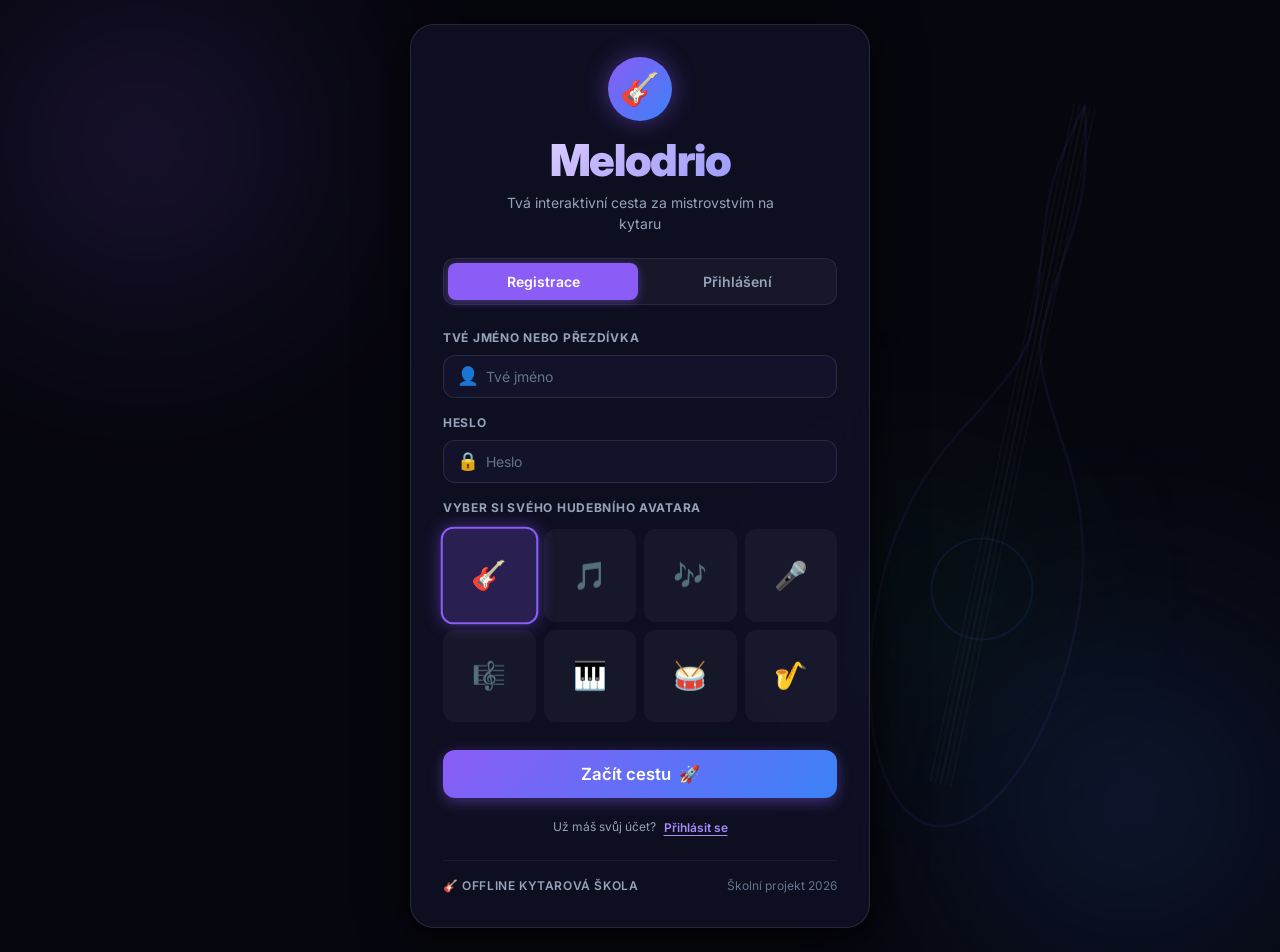
==== commit fba5db9f: "fix(dashboard): oprava zobrazeni dashboardu, vzdusny a prehledny profil pro Boha i uzivatele, vysled" ====
--- a/index.html
+++ b/index.html
@@ -297,7 +297,7 @@
           </div>
         </section>
 
-                <!-- PRACTICE VIEW (TrĂ©nink akordĹŻ & slabĂˇ mĂ­sta - FĂˇze 2) -->
+                <!-- PRACTICE VIEW (Trénink akordů & slabá místa - Fáze 2) -->
         <section id="view-practice" class="view">
           <div id="practice-content">
             <!-- Rendered by Practice.renderPracticeView -->
@@ -337,44 +337,85 @@
         <!-- FULL-SCREEN INTERACTIVE SONG PLAYER OVERLAY (PHASE 2) -->
     <div id="song-player-overlay" class="song-player-overlay" style="display: none;">
       <div class="song-player-modal">
-        <!-- Top Header & Controls -->
+        <!-- Top Unified Header & Controls (Clean HUD: All info centralized, no overlap) -->
         <div class="song-player-header">
-          <div class="player-song-info">
-            <span class="player-badge">đźŽ¸ HERNĂŤ DRĂHA (FĂZE 2)</span>
-            <h2 id="player-song-title">Skladba</h2>
-            <div id="player-song-sub" class="player-sub">Interpret â€˘ 120 BPM</div>
-          </div>
-
-          <div class="player-top-controls">
+          <!-- Left: Song title, Artist & Strumming Pattern Selector -->
+          <div class="player-left-group">
+            <div class="player-song-title-wrap">
+              <span class="player-badge">🎸 HERNÍ DRÁHA</span>
+              <h2 id="player-song-title">Skladba</h2>
+              <span id="player-song-sub" class="player-sub">Interpret • 120 BPM</span>
+            </div>
+
+            <div class="player-ctrl-group player-pattern-group">
+              <span class="ctrl-label">Rytmus:</span>
+              <select id="player-pattern-select" class="player-select" onchange="App.setPlayerStrummingPattern(this.value)">
+                <option value="camp" selected>Táborákový (↓ · ↓ ↑ · ↑ ↓ ↑)</option>
+                <option value="basic4">Základní 4/4 (↓ · ↓ · ↓ · ↓ ·)</option>
+                <option value="folk">Country & Folk (↓ · ↓ · ↓ ↑ ↓ ↑)</option>
+                <option value="rock">Rockový tah (↓ ↑ ↓ ↑ ↓ ↑ ↓ ↑)</option>
+                <option value="ballad">Akustická balada (↓ · · · ↓ ↑ · ↑)</option>
+                <option value="waltz">Valčík 3/4 (↓ · ↓ ↑ ↓ ↑)</option>
+              </select>
+            </div>
+          </div>
+
+          <!-- Center: Song Progress & Time Display -->
+          <div class="player-center-group">
+            <div class="player-progress-wrap">
+              <div class="player-progress-bar">
+                <div class="player-progress-fill" id="player-progress-fill" style="width: 0%;"></div>
+              </div>
+              <span class="player-time-display" id="player-time-display">0:00 / 0:00</span>
+            </div>
+          </div>
+
+          <!-- Right: Score, Combo, Audio & Fullscreen Controls -->
+          <div class="player-right-group">
+            <div class="player-stat-pill score-pill" title="Tvé aktuální skóre">
+              <span class="stat-icon">🏆</span>
+              <span id="player-hud-score">0</span>
+            </div>
+
+            <div class="player-stat-pill combo-pill" id="player-combo-wrap" style="display: none;" title="Aktivní kombo násobič">
+              <span class="stat-icon">🔥</span>
+              <span id="player-hud-combo">0×</span>
+            </div>
+
             <!-- Tempo Multiplier -->
-            <div class="player-ctrl-group">
+            <div class="player-ctrl-group tempo-group">
               <span class="ctrl-label">Tempo:</span>
               <div class="tempo-btn-group" id="player-tempo-buttons">
-                <button type="button" class="btn btn-sm btn-ghost tempo-btn" data-tempo="0.5" onclick="App.setPlayerTempo(0.5, this)">0.5Ă—</button>
-                <button type="button" class="btn btn-sm btn-ghost tempo-btn" data-tempo="0.75" onclick="App.setPlayerTempo(0.75, this)">0.75Ă—</button>
-                <button type="button" class="btn btn-sm btn-primary tempo-btn active" data-tempo="1.0" onclick="App.setPlayerTempo(1.0, this)">1.0Ă—</button>
-                <button type="button" class="btn btn-sm btn-ghost tempo-btn" data-tempo="1.25" onclick="App.setPlayerTempo(1.25, this)">1.25Ă—</button>
+                <button type="button" class="btn btn-sm btn-ghost tempo-btn" data-tempo="0.5" onclick="App.setPlayerTempo(0.5, this)">0.5×</button>
+                <button type="button" class="btn btn-sm btn-ghost tempo-btn" data-tempo="0.75" onclick="App.setPlayerTempo(0.75, this)">0.75×</button>
+                <button type="button" class="btn btn-sm btn-primary tempo-btn active" data-tempo="1.0" onclick="App.setPlayerTempo(1.0, this)">1.0×</button>
+                <button type="button" class="btn btn-sm btn-ghost tempo-btn" data-tempo="1.25" onclick="App.setPlayerTempo(1.25, this)">1.25×</button>
               </div>
             </div>
 
             <!-- Metronome Sound Toggle -->
             <button type="button" class="btn btn-sm btn-ghost" id="player-metro-toggle" onclick="App.togglePlayerMetronome()" title="Zapnout/Vypnout metronom">
-              âŹ±ď¸Ź <span id="player-metro-label">Metronom: Zapnuto</span>
+              ⏱️ <span id="player-metro-label">Metronom</span>
             </button>
 
             <!-- Sound Mute Toggle -->
-            <button type="button" class="btn btn-sm btn-ghost" id="player-audio-toggle" onclick="App.togglePlayerAudio()" title="Zapnout/Vypnout zvuk syntezĂˇtoru">
-              đź”Š <span id="player-audio-label">Zvuk</span>
+            <button type="button" class="btn btn-sm btn-ghost" id="player-audio-toggle" onclick="App.togglePlayerAudio()" title="Zapnout/Vypnout zvuk syntezátoru">
+              🔊 <span id="player-audio-label">Zvuk</span>
+            </button>
+
+            <!-- Fullscreen Toggle -->
+            <button type="button" class="btn btn-sm btn-ghost" id="player-fs-toggle" onclick="App.togglePlayerFullscreen()" title="Režim celé obrazovky">
+              ⛶ <span id="player-fs-label">Celé</span>
             </button>
 
             <!-- Close Button -->
-            <button type="button" class="btn btn-ghost btn-close-player" onclick="App.closeSongPlayer()" title="ZavĹ™Ă­t hernĂ­ drĂˇhu (Esc)">
-              âś•
-            </button>
-          </div>
-        </div>
-
-        <!-- Canvas Highway Container -->
+            <button type="button" class="btn btn-ghost btn-close-player" onclick="App.closeSongPlayer()" title="Zavřít herní dráhu (Esc)">
+              ✕
+            </button>
+          </div>
+        </div>
+
+        <!-- Canvas Highway Container (Clean, focused 100% on guitar playing) -->
         <div class="song-player-stage" id="song-player-stage">
           <!-- Injected dynamically by SongPlayer.initCanvas -->
         </div>
@@ -382,48 +423,68 @@
         <!-- Bottom Controls & Key Legend -->
         <div class="song-player-footer">
           <div class="player-keys-legend">
-            <span class="key-pill"><kbd>MezernĂ­k</kbd> Ăšder na akord</span>
-            <span class="key-pill"><kbd>1</kbd>â€“<kbd>6</kbd> KytarovĂ© struny (E aĹľ e)</span>
+            <span class="key-pill"><kbd>Mezerník</kbd> Úder (strum)</span>
+            <span class="key-pill"><kbd>↓ / J</kbd> Úder dolů</span>
+            <span class="key-pill"><kbd>↑ / K</kbd> Úder nahoru</span>
+            <span class="key-pill"><kbd>1</kbd>–<kbd>6</kbd> Struny</span>
             <span class="key-pill"><kbd>P</kbd> Pauza</span>
             <span class="key-pill"><kbd>Esc</kbd> Konec</span>
           </div>
 
           <div class="player-actions">
             <button type="button" class="btn btn-secondary btn-sm" onclick="App.restartSongPlayer()">
-              đź”„ Od zaÄŤĂˇtku
+              🔄 Od začátku
             </button>
             <button type="button" class="btn btn-primary btn-sm" id="player-pause-btn" onclick="App.togglePlayerPause()">
-              âŹ¸ Pozastavit
+              ⏸ Pozastavit
             </button>
             <button type="button" class="btn btn-ghost btn-sm" onclick="App.closeSongPlayer()">
-              UkonÄŤit
-            </button>
-          </div>
-        </div>
-
+              Ukončit
+            </button>
+          </div>
+        </div>
         <!-- Results Screen Overlay (Shown on song finish) -->
         <div id="player-results-overlay" class="player-results-overlay" style="display: none;">
           <div class="player-results-card">
-            <div class="results-trophy" id="results-trophy">đźŹ†</div>
-            <h2 id="results-title">Skladba dokonÄŤena!</h2>
-            <div id="results-song-name" class="results-song-name">NĂˇzev skladby</div>
+            <div class="results-trophy" id="results-trophy">🏆</div>
+            <h2 id="results-title">Skladba dokončena!</h2>
+            <div id="results-song-name" class="results-song-name">Název skladby</div>
+
+            <!-- Accuracy Gauge (Kruhový ukazatel přesnosti) -->
+            <div class="results-accuracy-gauge-wrap">
+              <div class="accuracy-circle-container">
+                <svg class="accuracy-circle-svg" viewBox="0 0 140 140">
+                  <circle class="accuracy-circle-bg" cx="70" cy="70" r="58" />
+                  <circle class="accuracy-circle-meter" id="results-accuracy-ring" cx="70" cy="70" r="58" stroke-dasharray="364.4" stroke-dashoffset="364.4" />
+                </svg>
+                <div class="accuracy-circle-content">
+                  <span class="accuracy-percent-val" id="results-accuracy-gauge-pct">0%</span>
+                  <span class="accuracy-percent-label">PŘESNOST</span>
+                </div>
+              </div>
+              <div class="accuracy-verdict-box">
+                <div class="accuracy-stars" id="results-stars">⭐⭐⭐</div>
+                <div class="accuracy-grade-title" id="results-grade-title">Mistrovský výkon!</div>
+                <p class="accuracy-grade-subtitle" id="results-grade-desc">Skvěle zvládnutý rytmus i akordové přechody.</p>
+              </div>
+            </div>
 
             <div class="results-stats-grid">
               <div class="results-stat-box">
                 <div class="stat-num" id="results-score">0</div>
-                <div class="stat-label">DosaĹľenĂ© skĂłre</div>
+                <div class="stat-label">Dosažené skóre</div>
               </div>
               <div class="results-stat-box">
                 <div class="stat-num" id="results-accuracy">0 %</div>
-                <div class="stat-label">PĹ™esnost</div>
+                <div class="stat-label">Přesnost</div>
               </div>
               <div class="results-stat-box">
-                <div class="stat-num" id="results-combo">0Ă—</div>
+                <div class="stat-num" id="results-combo">0×</div>
                 <div class="stat-label">Max Combo</div>
               </div>
               <div class="results-stat-box highlight">
                 <div class="stat-num" id="results-xp">+0 XP</div>
-                <div class="stat-label">ZĂ­skanĂ© XP</div>
+                <div class="stat-label">Získané XP</div>
               </div>
             </div>
 
@@ -431,18 +492,46 @@
               <!-- Perfect, Good, Miss counts -->
             </div>
 
-            <div id="results-mistakes-alert" style="display: none; background: rgba(239, 68, 68, 0.15); border: 1px solid rgba(239, 68, 68, 0.35); border-radius: 12px; padding: 0.85rem; margin-bottom: 1.25rem; font-size: 0.9rem; color: #fca5a5;">
-            </div>
-
+            <!-- What went well vs What didn't (Co ti šlo a nešlo) -->
+            <div class="results-analysis-section">
+              <h3 class="analysis-section-title">📊 Rozbor kytarového výkonu</h3>
+              <div class="analysis-grid">
+                <!-- What went well -->
+                <div class="analysis-card success-card">
+                  <div class="analysis-card-header">
+                    <span class="analysis-icon">🟢</span>
+                    <span class="analysis-title">Co ti šlo skvěle</span>
+                  </div>
+                  <ul class="analysis-list" id="results-strengths-list">
+                    <!-- Dynamic strengths -->
+                  </ul>
+                </div>
+
+                <!-- What needs work / didn't go well -->
+                <div class="analysis-card warning-card">
+                  <div class="analysis-card-header">
+                    <span class="analysis-icon">🟠</span>
+                    <span class="analysis-title">Kde ještě zapracovat</span>
+                  </div>
+                  <ul class="analysis-list" id="results-weaknesses-list">
+                    <!-- Dynamic weaknesses / advice -->
+                  </ul>
+                </div>
+              </div>
+            </div>
+
+
+
+            <div id="results-mistakes-alert" style="display: none;"></div>
             <div class="results-actions">
               <button type="button" class="btn btn-secondary" onclick="App.restartSongPlayer()">
-                đź”„ ZahrĂˇt znovu
+                🔄 Zahrát znovu
               </button>
-              <button type="button" class="btn btn-primary" onclick="App.closeSongPlayer(); App.navigate('#/practice'); Practice.switchSubTab('mistakes');">
-                đźŽŻ ProcviÄŤit chyby
+              <button type="button" class="btn btn-primary" id="results-practice-btn" onclick="App.practiceSongWeaknesses()">
+                🎯 Procvičit problémové akordy
               </button>
               <button type="button" class="btn btn-ghost" onclick="App.closeSongPlayer()">
-                ZpÄ›t do knihovny
+                🏠 Zpět do akademie
               </button>
             </div>
           </div>
@@ -468,6 +557,13 @@
   <script src="js/ui.js"></script>
   <script src="js/progress.js"></script>
   <script src="js/auth.js"></script>
+  <script src="js/lessons_stage1.js"></script>
+  <script src="js/lessons_stage2.js"></script>
+  <script src="js/lessons_stage3.js"></script>
+  <script src="js/lessons_stage4.js"></script>
+  <script src="js/lessons_stage5.js"></script>
+  <script src="js/lessons_stage6.js"></script>
+  <script src="js/lessons_data.js"></script>
   <script src="js/lessons.js"></script>
     <script src="js/audio_synth.js"></script>
   <script src="js/song_player.js"></script>
--- a/css/styles.css
+++ b/css/styles.css
@@ -1,4 +1,4 @@
-﻿/* ==========================================================================
+/* ==========================================================================
    MELODRIO — STYLESHEET (css/styles.css)
    Dark-mode only, Glassmorphism, Guitar Learning Web App (Czech Language)
    ========================================================================== */
@@ -2742,29 +2742,31 @@
 
 
 /* ==========================================================================
-   MELODRIO PHASE 2 â€” SONG PLAYER & NOTE HIGHWAY STYLES
+   MELODRIO PHASE 2 - ULTRA-CLEAN FULLSCREEN SONG PLAYER & HIGHWAY
    ========================================================================== */
 .song-player-overlay {
   position: fixed;
   inset: 0;
-  background: rgba(3, 7, 18, 0.92);
-  backdrop-filter: blur(12px);
+  width: 100vw;
+  height: 100vh;
+  background: #060A14;
   z-index: 2000;
   display: flex;
-  align-items: center;
-  justify-content: center;
-  padding: 1.25rem;
+  flex-direction: column;
+  padding: 0;
+  margin: 0;
+  overflow: hidden;
 }
 
 .song-player-modal {
-  width: 100%;
-  max-width: 1100px;
-  height: 90vh;
-  max-height: 720px;
-  background: #0B1120;
-  border: 1px solid rgba(99, 102, 241, 0.35);
-  border-radius: 20px;
-  box-shadow: 0 25px 60px -15px rgba(0, 0, 0, 0.8), 0 0 40px -10px rgba(99, 102, 241, 0.25);
+  width: 100vw;
+  height: 100vh;
+  max-width: none;
+  max-height: none;
+  background: #060A14;
+  border: none;
+  border-radius: 0;
+  box-shadow: none;
   display: flex;
   flex-direction: column;
   overflow: hidden;
@@ -2772,148 +2774,251 @@
 }
 
 .song-player-header {
-  padding: 1rem 1.5rem;
-  background: rgba(15, 23, 42, 0.85);
+  padding: 0.55rem 1.5rem;
+  background: rgba(15, 23, 42, 0.96);
   border-bottom: 1px solid rgba(255, 255, 255, 0.08);
+  display: flex;
+  align-items: center;
+  justify-content: space-between;
+  gap: 1rem;
+  z-index: 10;
+  min-height: 54px;
+}
+
+.player-left-group {
+  display: flex;
+  align-items: center;
+  gap: 0.85rem;
+  flex-shrink: 0;
+}
+
+.player-song-title-wrap {
+  display: flex;
+  align-items: center;
+  gap: 0.5rem;
+}
+
+.player-song-title-wrap .player-badge {
+  font-size: 0.68rem;
+  font-weight: 800;
+  color: #818CF8;
+  background: rgba(99, 102, 241, 0.18);
+  padding: 0.15rem 0.45rem;
+  border-radius: 5px;
+}
+
+.player-song-title-wrap h2 {
+  font-size: 1.15rem;
+  font-weight: 900;
+  color: #F8FAFC;
+  margin: 0;
+  line-height: 1;
+}
+
+.player-song-title-wrap .player-sub {
+  font-size: 0.8rem;
+  color: #94A3B8;
+  border-left: 1px solid rgba(255, 255, 255, 0.15);
+  padding-left: 0.5rem;
+}
+
+.player-center-group {
+  display: flex;
+  align-items: center;
+  justify-content: center;
+  flex: 1;
+  min-width: 140px;
+  max-width: 260px;
+}
+
+.player-progress-wrap {
+  display: flex;
+  flex-direction: column;
+  align-items: center;
+  gap: 3px;
+  width: 100%;
+}
+
+.player-progress-bar {
+  width: 100%;
+  height: 6px;
+  background: rgba(255, 255, 255, 0.12);
+  border-radius: 9999px;
+  overflow: hidden;
+}
+
+.player-progress-fill {
+  height: 100%;
+  background: linear-gradient(90deg, #6366F1, #10B981);
+  border-radius: 9999px;
+  transition: width 0.1s linear;
+}
+
+.player-time-display {
+  font-size: 0.72rem;
+  font-weight: 700;
+  color: #94A3B8;
+  letter-spacing: 0.03em;
+  white-space: nowrap;
+}
+
+.player-right-group {
+  display: flex;
+  align-items: center;
+  gap: 0.55rem;
+  flex-shrink: 0;
+}
+
+.player-stat-pill {
+  display: flex;
+  align-items: center;
+  gap: 0.35rem;
+  padding: 0.22rem 0.65rem;
+  border-radius: 9999px;
+  font-size: 0.85rem;
+  font-weight: 800;
+  background: rgba(30, 41, 59, 0.8);
+  border: 1px solid rgba(255, 255, 255, 0.12);
+  color: #F8FAFC;
+}
+
+.player-stat-pill.score-pill {
+  border-color: rgba(245, 158, 11, 0.45);
+  color: #FDE68A;
+  background: rgba(245, 158, 11, 0.12);
+}
+
+.player-stat-pill.combo-pill {
+  border-color: rgba(239, 68, 68, 0.45);
+  color: #FCA5A5;
+  background: rgba(239, 68, 68, 0.16);
+}
+
+.player-ctrl-group {
+  display: flex;
+  align-items: center;
+  gap: 0.35rem;
+  background: rgba(30, 41, 59, 0.6);
+  padding: 0.18rem 0.5rem;
+  border-radius: 8px;
+  border: 1px solid rgba(255, 255, 255, 0.08);
+}
+
+.player-ctrl-group .ctrl-label {
+  font-size: 0.74rem;
+  font-weight: 700;
+  color: #94A3B8;
+}
+
+.player-pattern-group {
+  background: rgba(30, 41, 59, 0.85) !important;
+  border: 1px solid rgba(99, 102, 241, 0.35) !important;
+}
+
+.player-select {
+  background: #0F172A;
+  color: #F8FAFC;
+  border: 1px solid rgba(255, 255, 255, 0.15);
+  border-radius: 6px;
+  padding: 0.18rem 0.45rem;
+  font-size: 0.78rem;
+  font-weight: 700;
+  cursor: pointer;
+  outline: none;
+}
+
+.tempo-btn-group {
+  display: flex;
+  gap: 2px;
+}
+
+.tempo-btn-group .tempo-btn {
+  padding: 0.16rem 0.45rem;
+  font-size: 0.72rem;
+  font-weight: 700;
+  border-radius: 5px;
+}
+
+.tempo-btn-group .tempo-btn.active {
+  background: #6366F1 !important;
+  color: #FFFFFF !important;
+}
+
+.btn-close-player {
+  font-size: 1.15rem;
+  line-height: 1;
+  padding: 0.35rem 0.65rem;
+  border-radius: 8px;
+  color: #94A3B8;
+}
+
+.btn-close-player:hover {
+  color: #F8FAFC;
+  background: rgba(239, 68, 68, 0.25);
+}
+
+.song-player-stage {
+  flex: 1;
+  width: 100%;
+  height: 100%;
+  background: radial-gradient(circle at 50% 50%, #0D1424 0%, #060A14 100%);
+  position: relative;
+  overflow: hidden;
+  display: flex;
+  align-items: center;
+  justify-content: center;
+}
+
+.song-player-stage canvas {
+  width: 100%;
+  height: 100%;
+  display: block;
+}
+
+.song-player-footer {
+  padding: 0.55rem 1.5rem;
+  background: rgba(15, 23, 42, 0.96);
+  border-top: 1px solid rgba(255, 255, 255, 0.08);
   display: flex;
   align-items: center;
   justify-content: space-between;
   flex-wrap: wrap;
   gap: 1rem;
-}
-
-.player-song-info .player-badge {
-  font-size: 0.72rem;
-  font-weight: 800;
-  color: #818CF8;
-  background: rgba(99, 102, 241, 0.15);
-  padding: 0.15rem 0.55rem;
-  border-radius: 6px;
-  letter-spacing: 0.05em;
-  display: inline-block;
-  margin-bottom: 0.25rem;
-}
-
-.player-song-info h2 {
-  font-size: 1.35rem;
-  font-weight: 900;
-  color: #F8FAFC;
-  margin: 0;
-  line-height: 1.2;
-}
-
-.player-song-info .player-sub {
-  font-size: 0.85rem;
-  color: #94A3B8;
-  margin-top: 0.15rem;
-}
-
-.player-top-controls {
-  display: flex;
-  align-items: center;
-  gap: 0.75rem;
+  z-index: 10;
+  min-height: 46px;
+}
+
+.player-keys-legend {
+  display: flex;
+  gap: 0.6rem;
   flex-wrap: wrap;
 }
 
-.player-ctrl-group {
-  display: flex;
-  align-items: center;
-  gap: 0.4rem;
-  background: rgba(30, 41, 59, 0.6);
-  padding: 0.25rem 0.6rem;
-  border-radius: 10px;
-  border: 1px solid rgba(255, 255, 255, 0.08);
-}
-
-.player-ctrl-group .ctrl-label {
+.player-keys-legend .key-pill {
   font-size: 0.78rem;
-  font-weight: 700;
-  color: #94A3B8;
-}
-
-.tempo-btn-group {
-  display: flex;
-  gap: 2px;
-}
-
-.tempo-btn-group .tempo-btn {
-  padding: 0.2rem 0.55rem;
-  font-size: 0.75rem;
-  font-weight: 700;
-  border-radius: 6px;
-}
-
-.tempo-btn-group .tempo-btn.active {
-  background: #6366F1 !important;
-  color: #FFFFFF !important;
-}
-
-.btn-close-player {
-  font-size: 1.25rem;
-  line-height: 1;
-  padding: 0.4rem 0.75rem;
-  border-radius: 8px;
-  color: #94A3B8;
-}
-
-.btn-close-player:hover {
-  color: #F8FAFC;
-  background: rgba(239, 68, 68, 0.2);
-}
-
-.song-player-stage {
-  flex: 1;
-  background: #0A0F1D;
-  position: relative;
-  overflow: hidden;
-  display: flex;
-  align-items: center;
-  justify-content: center;
-}
-
-.song-player-footer {
-  padding: 0.85rem 1.5rem;
-  background: rgba(15, 23, 42, 0.9);
-  border-top: 1px solid rgba(255, 255, 255, 0.08);
-  display: flex;
-  align-items: center;
-  justify-content: space-between;
-  flex-wrap: wrap;
-  gap: 1rem;
-}
-
-.player-keys-legend {
-  display: flex;
-  gap: 0.75rem;
-  flex-wrap: wrap;
-}
-
-.player-keys-legend .key-pill {
-  font-size: 0.8rem;
   color: #CBD5E1;
   display: flex;
   align-items: center;
-  gap: 0.35rem;
+  gap: 0.3rem;
 }
 
 .player-keys-legend kbd {
   background: #1E293B;
   border: 1px solid #475569;
-  border-radius: 5px;
+  border-radius: 4px;
   box-shadow: 0 1px 0 rgba(0, 0, 0, 0.4);
   color: #38BDF8;
   font-family: monospace;
-  font-size: 0.75rem;
-  font-weight: 700;
-  padding: 0.15rem 0.45rem;
+  font-size: 0.74rem;
+  font-weight: 700;
+  padding: 0.1rem 0.38rem;
 }
 
 .player-actions {
   display: flex;
   gap: 0.5rem;
 }
-
-/* â”€â”€ Results Overlay â”€â”€â”€â”€â”€â”€â”€â”€â”€â”€â”€â”€â”€â”€â”€â”€â”€â”€â”€â”€â”€â”€â”€â”€â”€â”€â”€â”€â”€â”€â”€â”€â”€â”€â”€â”€â”€â”€â”€â”€â”€â”€â”€â”€â”€â”€â”€â”€â”€â”€â”€ */
+/* --- Results Overlay --- */
 .player-results-overlay {
   position: absolute;
   inset: 0;
@@ -2928,6 +3033,191 @@
 }
 
 .player-results-card {
+  max-width: 660px;
+  width: 100%;
+  background: rgba(22, 30, 49, 0.88);
+  border: 1px solid rgba(255, 255, 255, 0.1);
+  border-radius: 24px;
+  padding: 2.25rem;
+  box-shadow: 0 20px 50px rgba(0, 0, 0, 0.6);
+  text-align: center;
+  margin: auto;
+}
+
+/* --- Results Accuracy Gauge Wrap --- */
+.results-accuracy-gauge-wrap {
+  display: flex;
+  align-items: center;
+  justify-content: center;
+  gap: 2rem;
+  background: rgba(15, 23, 42, 0.6);
+  border: 1px solid rgba(255, 255, 255, 0.08);
+  border-radius: 20px;
+  padding: 1.25rem 1.75rem;
+  margin-bottom: 1.5rem;
+  flex-wrap: wrap;
+}
+
+.accuracy-circle-container {
+  position: relative;
+  width: 120px;
+  height: 120px;
+  flex-shrink: 0;
+}
+
+.accuracy-circle-svg {
+  width: 100%;
+  height: 100%;
+  transform: rotate(-90deg);
+}
+
+.accuracy-circle-bg {
+  fill: none;
+  stroke: rgba(255, 255, 255, 0.08);
+  stroke-width: 10;
+}
+
+.accuracy-circle-meter {
+  fill: none;
+  stroke: #10B981;
+  stroke-width: 10;
+  stroke-linecap: round;
+  transition: stroke-dashoffset 1s ease-out, stroke 0.4s ease;
+}
+
+.accuracy-circle-content {
+  position: absolute;
+  inset: 0;
+  display: flex;
+  flex-direction: column;
+  align-items: center;
+  justify-content: center;
+}
+
+.accuracy-percent-val {
+  font-size: 1.75rem;
+  font-weight: 900;
+  color: #F8FAFC;
+  line-height: 1;
+}
+
+.accuracy-percent-label {
+  font-size: 0.62rem;
+  font-weight: 800;
+  letter-spacing: 0.08em;
+  color: #94A3B8;
+  margin-top: 0.2rem;
+}
+
+.accuracy-verdict-box {
+  text-align: left;
+  flex: 1;
+  min-width: 200px;
+}
+
+.accuracy-stars {
+  font-size: 1.25rem;
+  margin-bottom: 0.25rem;
+  letter-spacing: 0.1em;
+}
+
+.accuracy-grade-title {
+  font-size: 1.35rem;
+  font-weight: 900;
+  color: #F8FAFC;
+  margin-bottom: 0.25rem;
+}
+
+.accuracy-grade-subtitle {
+  font-size: 0.88rem;
+  color: #94A3B8;
+  margin: 0 0 0.5rem 0;
+  line-height: 1.4;
+}
+
+/* --- Results Analysis Section (Co ti šlo a nešlo) --- */
+.results-analysis-section {
+  text-align: left;
+  margin-bottom: 1.75rem;
+}
+
+.analysis-section-title {
+  font-size: 1.05rem;
+  font-weight: 800;
+  color: #F8FAFC;
+  margin-bottom: 0.85rem;
+}
+
+.analysis-grid {
+  display: grid;
+  grid-template-columns: repeat(2, 1fr);
+  gap: 1rem;
+}
+
+@media (max-width: 620px) {
+  .analysis-grid {
+    grid-template-columns: 1fr;
+  }
+}
+
+.analysis-card {
+  border-radius: 16px;
+  padding: 1.1rem;
+  backdrop-filter: blur(8px);
+}
+
+.analysis-card.success-card {
+  background: rgba(16, 185, 129, 0.08);
+  border: 1px solid rgba(16, 185, 129, 0.3);
+}
+
+.analysis-card.warning-card {
+  background: rgba(245, 158, 11, 0.08);
+  border: 1px solid rgba(245, 158, 11, 0.3);
+}
+
+.analysis-card-header {
+  display: flex;
+  align-items: center;
+  gap: 0.5rem;
+  margin-bottom: 0.65rem;
+  font-weight: 800;
+  font-size: 0.95rem;
+}
+
+.analysis-card.success-card .analysis-title {
+  color: #34D399;
+}
+
+.analysis-card.warning-card .analysis-title {
+  color: #FBBF24;
+}
+
+.analysis-list {
+  list-style: none;
+  padding: 0;
+  margin: 0;
+  display: flex;
+  flex-direction: column;
+  gap: 0.5rem;
+}
+
+.analysis-list li {
+  font-size: 0.82rem;
+  line-height: 1.45;
+  color: #CBD5E1;
+  display: flex;
+  align-items: flex-start;
+  gap: 0.4rem;
+}
+
+.analysis-list li code {
+  background: rgba(255, 255, 255, 0.12);
+  padding: 0.1rem 0.35rem;
+  border-radius: 4px;
+  font-weight: 700;
+  color: #F8FAFC;
+}
   max-width: 520px;
   width: 100%;
   text-align: center;
@@ -3004,4 +3294,1073 @@
   gap: 0.75rem;
   justify-content: center;
   flex-wrap: wrap;
-}+}
+
+
+/* ==========================================================================
+   ENHANCED LESSON PILLS & SONG REWARD BOXES
+   ========================================================================== */
+
+.lesson-pill-type {
+  display: inline-flex;
+  align-items: center;
+  gap: 0.35rem;
+  padding: 0.25rem 0.65rem;
+  border-radius: 9999px;
+  font-size: 0.72rem;
+  font-weight: 700;
+  letter-spacing: 0.02em;
+  text-transform: uppercase;
+  backdrop-filter: blur(8px);
+}
+
+.lesson-pill-type.pill-theory {
+  background: rgba(99, 102, 241, 0.12);
+  color: #a5b4fc;
+  border: 1px solid rgba(99, 102, 241, 0.3);
+}
+
+.lesson-pill-type.pill-practice {
+  background: rgba(16, 185, 129, 0.12);
+  color: #6ee7b7;
+  border: 1px solid rgba(16, 185, 129, 0.3);
+}
+
+.lesson-pill-type .pill-dot {
+  width: 6px;
+  height: 6px;
+  border-radius: 50%;
+  background: currentColor;
+}
+
+.lesson-pill-status {
+  display: inline-flex;
+  align-items: center;
+  gap: 0.35rem;
+  padding: 0.25rem 0.65rem;
+  border-radius: 9999px;
+  font-size: 0.75rem;
+  font-weight: 700;
+}
+
+.lesson-pill-status.pill-completed {
+  background: rgba(16, 185, 129, 0.15);
+  color: #34d399;
+  border: 1px solid rgba(16, 185, 129, 0.35);
+}
+
+.lesson-pill-status.pill-completed.god-gold {
+  background: rgba(245, 158, 11, 0.15);
+  color: #fbbf24;
+  border: 1px solid rgba(245, 158, 11, 0.45);
+  box-shadow: 0 0 10px rgba(245, 158, 11, 0.2);
+}
+
+.lesson-pill-status.pill-current {
+  background: rgba(59, 130, 246, 0.2);
+  color: #60a5fa;
+  border: 1px solid rgba(59, 130, 246, 0.4);
+}
+
+.lesson-pill-status.pill-locked {
+  background: rgba(30, 41, 59, 0.6);
+  color: #64748b;
+  border: 1px solid rgba(255, 255, 255, 0.06);
+}
+
+/* Song Reward Container inside Lesson Cards */
+.lesson-song-reward-box {
+  border-radius: 12px;
+  padding: 0.65rem 0.85rem;
+  margin-top: 0.65rem;
+  margin-bottom: 0.65rem;
+  transition: all 0.2s ease;
+}
+
+.lesson-song-reward-box.is-unlocked {
+  background: linear-gradient(135deg, rgba(245, 158, 11, 0.08) 0%, rgba(30, 41, 59, 0.7) 100%);
+  border: 1px solid rgba(245, 158, 11, 0.28);
+  box-shadow: 0 2px 10px rgba(245, 158, 11, 0.06);
+}
+
+.lesson-song-reward-box.is-locked {
+  background: rgba(15, 23, 42, 0.55);
+  border: 1px dashed rgba(255, 255, 255, 0.1);
+}
+
+.reward-box-top {
+  display: flex;
+  justify-content: space-between;
+  align-items: center;
+  margin-bottom: 0.35rem;
+}
+
+.reward-badge-tag {
+  font-size: 0.7rem;
+  font-weight: 700;
+  text-transform: uppercase;
+  letter-spacing: 0.03em;
+  color: #fbbf24;
+}
+
+.lesson-song-reward-box.is-locked .reward-badge-tag {
+  color: #94a3b8;
+}
+
+.reward-badge-hint {
+  font-size: 0.68rem;
+  color: #94a3b8;
+}
+
+.reward-box-body {
+  display: flex;
+  justify-content: space-between;
+  align-items: center;
+  gap: 0.5rem;
+}
+
+.reward-song-details {
+  display: flex;
+  align-items: center;
+  gap: 0.5rem;
+  min-width: 0;
+}
+
+.reward-song-note {
+  font-size: 1.15rem;
+  flex-shrink: 0;
+}
+
+.reward-song-text {
+  display: flex;
+  flex-direction: column;
+  min-width: 0;
+}
+
+.reward-song-name {
+  font-size: 0.88rem;
+  font-weight: 700;
+  color: #f8fafc;
+  white-space: nowrap;
+  overflow: hidden;
+  text-overflow: ellipsis;
+}
+
+.reward-song-sub {
+  font-size: 0.72rem;
+  color: #94a3b8;
+  white-space: nowrap;
+  overflow: hidden;
+  text-overflow: ellipsis;
+}
+
+.reward-play-btn {
+  background: rgba(245, 158, 11, 0.2);
+  color: #fbbf24;
+  border: 1px solid rgba(245, 158, 11, 0.4);
+  border-radius: 8px;
+  padding: 0.3rem 0.65rem;
+  font-size: 0.75rem;
+  font-weight: 700;
+  cursor: pointer;
+  display: inline-flex;
+  align-items: center;
+  gap: 0.25rem;
+  transition: all 0.2s ease;
+  flex-shrink: 0;
+}
+
+.reward-play-btn:hover {
+  background: #f59e0b;
+  color: #0f172a;
+  box-shadow: 0 0 12px rgba(245, 158, 11, 0.5);
+  transform: translateY(-1px);
+}
+
+.reward-lock-icon {
+  font-size: 0.85rem;
+  color: #64748b;
+  flex-shrink: 0;
+}
+
+/* ==========================================================================
+   AUTHENTIC WINDING JOURNEY ROAD (Cesta hudebníka)
+   ========================================================================== */
+
+.story-journey-road {
+  position: relative;
+  max-width: 860px;
+  margin: 0 auto;
+  padding: 1rem 0 4rem 0;
+}
+
+/* Highway Stage Portals */
+.journey-stage-gate {
+  background: linear-gradient(135deg, rgba(30, 41, 59, 0.9) 0%, rgba(15, 23, 42, 0.95) 100%);
+  border-radius: 20px;
+  padding: 1.5rem 2rem;
+  margin-bottom: 2.5rem;
+  position: relative;
+  overflow: hidden;
+  box-shadow: 0 10px 30px rgba(0, 0, 0, 0.35);
+  backdrop-filter: blur(16px);
+  transition: all 0.3s ease;
+}
+
+.journey-stage-gate.unlocked {
+  border: 1px solid rgba(139, 92, 246, 0.35);
+}
+
+.journey-stage-gate.completed {
+  border: 1px solid rgba(16, 185, 129, 0.45);
+  box-shadow: 0 10px 30px rgba(16, 185, 129, 0.1);
+}
+
+.journey-stage-gate.locked {
+  border: 1px solid rgba(255, 255, 255, 0.08);
+  opacity: 0.7;
+}
+
+.gate-top-row {
+  display: flex;
+  justify-content: space-between;
+  align-items: center;
+  flex-wrap: wrap;
+  gap: 1rem;
+}
+
+.gate-stage-info {
+  display: flex;
+  align-items: center;
+  gap: 1.25rem;
+}
+
+.gate-stage-icon-wrap {
+  width: 58px;
+  height: 58px;
+  border-radius: 16px;
+  background: rgba(255, 255, 255, 0.05);
+  border: 1px solid rgba(255, 255, 255, 0.1);
+  display: flex;
+  align-items: center;
+  justify-content: center;
+  font-size: 2.2rem;
+  box-shadow: inset 0 2px 6px rgba(255, 255, 255, 0.08);
+}
+
+.gate-stage-title {
+  margin: 0;
+  font-size: 1.4rem;
+  font-weight: 800;
+  color: #f8fafc;
+  display: flex;
+  align-items: center;
+  gap: 0.6rem;
+}
+
+.gate-stage-desc {
+  font-size: 0.88rem;
+  color: #94a3b8;
+  margin-top: 0.25rem;
+}
+
+.gate-status-pill {
+  font-size: 0.82rem;
+  font-weight: 700;
+  padding: 0.35rem 0.9rem;
+  border-radius: 9999px;
+  display: inline-flex;
+  align-items: center;
+  gap: 0.35rem;
+}
+
+.gate-status-pill.completed {
+  background: rgba(16, 185, 129, 0.15);
+  color: #34d399;
+  border: 1px solid rgba(16, 185, 129, 0.4);
+}
+
+.gate-status-pill.active {
+  background: rgba(139, 92, 246, 0.2);
+  color: #c4b5fd;
+  border: 1px solid rgba(139, 92, 246, 0.4);
+}
+
+.gate-status-pill.locked {
+  background: rgba(30, 41, 59, 0.7);
+  color: #64748b;
+  border: 1px solid rgba(255, 255, 255, 0.08);
+}
+
+/* Winding Highway Track */
+.journey-track-wrap {
+  position: relative;
+  padding: 2rem 0;
+}
+
+/* Asphalt Road strip background */
+.journey-road-ribbon {
+  position: absolute;
+  top: 0;
+  bottom: 0;
+  left: 50%;
+  width: 52px;
+  transform: translateX(-50%);
+  background: #1e293b;
+  border-left: 3px solid rgba(255, 255, 255, 0.12);
+  border-right: 3px solid rgba(255, 255, 255, 0.12);
+  border-radius: 26px;
+  box-shadow: 0 0 20px rgba(0, 0, 0, 0.6), inset 0 0 10px rgba(0, 0, 0, 0.8);
+  z-index: 1;
+}
+
+/* Yellow / amber road center dashed line */
+.journey-road-ribbon::after {
+  content: '';
+  position: absolute;
+  top: 10px;
+  bottom: 10px;
+  left: 50%;
+  width: 3px;
+  transform: translateX(-50%);
+  background: repeating-linear-gradient(
+    to bottom,
+    #f59e0b 0px,
+    #f59e0b 14px,
+    transparent 14px,
+    transparent 28px
+  );
+  opacity: 0.85;
+}
+
+.journey-nodes-stream {
+  position: relative;
+  z-index: 2;
+  display: flex;
+  flex-direction: column;
+  gap: 2.25rem;
+}
+
+/* Winding Row */
+.journey-node-row {
+  display: flex;
+  align-items: center;
+  justify-content: center;
+  position: relative;
+  width: 100%;
+}
+
+.journey-node-row.offset-left .journey-node-pack {
+  flex-direction: row;
+  justify-content: flex-end;
+  padding-right: calc(50% + 36px);
+  text-align: right;
+}
+
+.journey-node-row.offset-right .journey-node-pack {
+  flex-direction: row-reverse;
+  justify-content: flex-end;
+  padding-left: calc(50% + 36px);
+  text-align: left;
+}
+
+.journey-node-pack {
+  display: flex;
+  align-items: center;
+  gap: 1.15rem;
+  width: 100%;
+  max-width: 640px;
+  box-sizing: border-box;
+}
+
+/* 3D Milestone Pin */
+.journey-milestone-pin {
+  width: 56px;
+  height: 56px;
+  border-radius: 50%;
+  display: flex;
+  align-items: center;
+  justify-content: center;
+  font-weight: 800;
+  font-size: 1.15rem;
+  cursor: pointer;
+  flex-shrink: 0;
+  transition: transform 0.22s cubic-bezier(0.34, 1.56, 0.64, 1), box-shadow 0.22s ease;
+  position: relative;
+  z-index: 3;
+}
+
+.journey-milestone-pin:hover {
+  transform: scale(1.15);
+}
+
+.journey-milestone-pin.completed {
+  background: linear-gradient(135deg, #10b981 0%, #059669 100%);
+  color: #ffffff;
+  border: 3px solid #34d399;
+  box-shadow: 0 0 20px rgba(16, 185, 129, 0.5), inset 0 2px 4px rgba(255, 255, 255, 0.3);
+}
+
+.journey-milestone-pin.completed.god-aura {
+  background: linear-gradient(135deg, #f59e0b 0%, #d97706 100%);
+  border: 3px solid #fbbf24;
+  box-shadow: 0 0 24px rgba(245, 158, 11, 0.6), inset 0 2px 4px rgba(255, 255, 255, 0.4);
+}
+
+.journey-milestone-pin.current {
+  background: linear-gradient(135deg, #8b5cf6 0%, #6d28d9 100%);
+  color: #ffffff;
+  border: 3px solid #a78bfa;
+  box-shadow: 0 0 25px rgba(139, 92, 246, 0.7);
+}
+
+.journey-milestone-pin.locked {
+  background: #0f172a;
+  color: #475569;
+  border: 2px solid #334155;
+  box-shadow: none;
+  cursor: not-allowed;
+  opacity: 0.65;
+}
+
+/* Waypoint Card */
+.journey-waypoint-card {
+  background: rgba(30, 41, 59, 0.85);
+  border: 1px solid rgba(255, 255, 255, 0.08);
+  border-radius: 14px;
+  padding: 0.75rem 1.1rem;
+  max-width: 250px;
+  cursor: pointer;
+  backdrop-filter: blur(12px);
+  transition: all 0.2s ease;
+  box-shadow: 0 4px 16px rgba(0, 0, 0, 0.25);
+}
+
+.journey-waypoint-card:hover {
+  border-color: rgba(139, 92, 246, 0.4);
+  transform: translateY(-2px);
+}
+
+.journey-waypoint-card.is-completed {
+  border-color: rgba(16, 185, 129, 0.3);
+}
+
+.journey-waypoint-card.is-current {
+  border-color: rgba(139, 92, 246, 0.5);
+  background: rgba(30, 41, 59, 0.95);
+  box-shadow: 0 0 20px rgba(139, 92, 246, 0.25);
+}
+
+.waypoint-top-meta {
+  display: flex;
+  align-items: center;
+  gap: 0.4rem;
+  margin-bottom: 0.25rem;
+  font-size: 0.72rem;
+  font-weight: 700;
+  color: #94a3b8;
+}
+
+.journey-node-row.offset-left .waypoint-top-meta {
+  justify-content: flex-end;
+}
+
+.waypoint-title {
+  font-size: 0.92rem;
+  font-weight: 700;
+  color: #f8fafc;
+  white-space: nowrap;
+  overflow: hidden;
+  text-overflow: ellipsis;
+  margin-bottom: 0.2rem;
+}
+
+.waypoint-reward-pill {
+  display: inline-flex;
+  align-items: center;
+  gap: 0.3rem;
+  background: rgba(245, 158, 11, 0.15);
+  border: 1px solid rgba(245, 158, 11, 0.3);
+  color: #fbbf24;
+  padding: 0.15rem 0.5rem;
+  border-radius: 6px;
+  font-size: 0.7rem;
+  font-weight: 700;
+  margin-top: 0.25rem;
+}
+
+/* Olymp Shrine Monument Card */
+.olymp-shrine-container {
+  margin-top: 4.5rem;
+  margin-bottom: 3rem;
+  text-align: center;
+}
+
+.olymp-monument-card {
+  background: linear-gradient(135deg, rgba(30, 41, 59, 0.95) 0%, rgba(245, 158, 11, 0.15) 100%);
+  border-radius: 24px;
+  padding: 2.75rem 2rem;
+  max-width: 680px;
+  margin: 0 auto;
+  box-shadow: 0 12px 40px rgba(0, 0, 0, 0.5), 0 0 30px rgba(245, 158, 11, 0.15);
+  position: relative;
+  overflow: hidden;
+  backdrop-filter: blur(16px);
+  transition: all 0.3s ease;
+}
+
+.olymp-monument-card.unlocked {
+  border: 2px solid rgba(245, 158, 11, 0.7);
+  box-shadow: 0 12px 40px rgba(0, 0, 0, 0.5), 0 0 50px rgba(245, 158, 11, 0.35);
+}
+
+.olymp-monument-card.locked {
+  border: 2px solid rgba(255, 255, 255, 0.1);
+  opacity: 0.8;
+}
+
+.olymp-crown-glow {
+  font-size: 4rem;
+  line-height: 1;
+  margin-bottom: 0.75rem;
+  filter: drop-shadow(0 0 15px rgba(245, 158, 11, 0.6));
+}
+
+.olymp-title {
+  font-size: 1.85rem;
+  font-weight: 900;
+  color: #fde68a;
+  margin-bottom: 0.5rem;
+  letter-spacing: -0.01em;
+}
+
+.olymp-subtitle {
+  color: #cbd5e1;
+  font-size: 1rem;
+  line-height: 1.5;
+  max-width: 520px;
+  margin: 0 auto 1.5rem auto;
+}
+
+.olymp-status-badge {
+  display: inline-flex;
+  align-items: center;
+  gap: 0.5rem;
+  background: rgba(245, 158, 11, 0.2);
+  color: #fbbf24;
+  border: 1px solid rgba(245, 158, 11, 0.5);
+  font-weight: 800;
+  font-size: 0.95rem;
+  padding: 0.5rem 1.5rem;
+  border-radius: 9999px;
+  box-shadow: 0 0 15px rgba(245, 158, 11, 0.25);
+}
+
+/* ==========================================================================
+   MELODRIO PHASE 2 - REDESIGNED BREATHABLE USER PROFILE (HERO + STAGES + BADGES)
+   ========================================================================== */
+
+.profile-page-container {
+  max-width: 980px;
+  margin: 0 auto;
+  display: flex;
+  flex-direction: column;
+  gap: 2.25rem;
+  padding: 1.5rem 1rem 5rem 1rem;
+}
+
+.profile-hero-card-v2 {
+  background: rgba(30, 41, 59, 0.72);
+  border: 1px solid rgba(255, 255, 255, 0.08);
+  border-radius: 24px;
+  padding: 2.5rem;
+  backdrop-filter: blur(16px);
+  display: flex;
+  justify-content: space-between;
+  align-items: center;
+  flex-wrap: wrap;
+  gap: 2rem;
+  box-shadow: 0 10px 30px rgba(0, 0, 0, 0.25);
+  transition: all 0.25s ease;
+}
+
+.profile-hero-card-v2.is-god {
+  background: linear-gradient(135deg, rgba(30, 41, 59, 0.85) 0%, rgba(245, 158, 11, 0.12) 100%);
+  border: 1px solid rgba(245, 158, 11, 0.45);
+  box-shadow: 0 12px 36px -8px rgba(245, 158, 11, 0.25);
+}
+
+.profile-hero-main {
+  display: flex;
+  align-items: center;
+  gap: 1.75rem;
+  flex-wrap: wrap;
+}
+
+.profile-avatar-circle {
+  width: 84px;
+  height: 84px;
+  border-radius: 22px;
+  font-size: 2.85rem;
+  display: flex;
+  align-items: center;
+  justify-content: center;
+  background: rgba(139, 92, 246, 0.2);
+  border: 2px solid rgba(139, 92, 246, 0.4);
+  box-shadow: 0 0 20px rgba(139, 92, 246, 0.3);
+  flex-shrink: 0;
+}
+
+.god-avatar-wrap .profile-avatar-circle {
+  background: linear-gradient(135deg, #F59E0B 0%, #D97706 100%);
+  border-color: #FBBF24;
+  box-shadow: 0 0 25px rgba(245, 158, 11, 0.5);
+}
+
+.profile-identity {
+  display: flex;
+  flex-direction: column;
+  gap: 0.35rem;
+}
+
+.profile-name-row {
+  display: flex;
+  align-items: center;
+  gap: 0.85rem;
+  flex-wrap: wrap;
+}
+
+.profile-display-name {
+  font-size: 2.2rem;
+  font-weight: 900;
+  color: #F8FAFC;
+  margin: 0;
+  line-height: 1.2;
+  letter-spacing: -0.02em;
+}
+
+.profile-rank-tag {
+  display: inline-flex;
+  align-items: center;
+  gap: 0.35rem;
+  padding: 0.35rem 0.9rem;
+  border-radius: 9999px;
+  font-size: 0.85rem;
+  font-weight: 700;
+  background: rgba(139, 92, 246, 0.2);
+  color: #c4b5fd;
+  border: 1px solid rgba(139, 92, 246, 0.4);
+}
+
+.profile-rank-tag.god-tag {
+  background: rgba(245, 158, 11, 0.2);
+  color: #FBBF24;
+  border: 1px solid rgba(245, 158, 11, 0.5);
+  box-shadow: 0 0 12px rgba(245, 158, 11, 0.3);
+}
+
+.profile-meta-row {
+  display: flex;
+  align-items: center;
+  gap: 0.75rem;
+  flex-wrap: wrap;
+  font-size: 0.85rem;
+  color: #94A3B8;
+  margin-top: 0.25rem;
+}
+
+.profile-hero-level-module {
+  min-width: 250px;
+  flex: 1;
+  max-width: 330px;
+  display: flex;
+  flex-direction: column;
+  gap: 0.75rem;
+}
+
+.level-badge-large {
+  display: flex;
+  align-items: baseline;
+  justify-content: space-between;
+}
+
+.level-badge-large .level-num {
+  font-size: 1.35rem;
+  font-weight: 800;
+  color: #F8FAFC;
+}
+
+.level-badge-large .level-label {
+  font-size: 0.8rem;
+  font-weight: 600;
+  color: #94A3B8;
+}
+
+.profile-xp-meter {
+  display: flex;
+  flex-direction: column;
+  gap: 0.4rem;
+}
+
+.xp-labels-row {
+  display: flex;
+  justify-content: space-between;
+  font-size: 0.82rem;
+  font-weight: 600;
+  color: #CBD5E1;
+}
+
+.profile-xp-bar-track {
+  width: 100%;
+  height: 10px;
+  background: rgba(15, 23, 42, 0.7);
+  border-radius: 9999px;
+  overflow: hidden;
+  border: 1px solid rgba(255, 255, 255, 0.08);
+}
+
+.profile-xp-bar-fill {
+  height: 100%;
+  background: linear-gradient(90deg, #8B5CF6, #3B82F6);
+  border-radius: 9999px;
+  transition: width 0.6s cubic-bezier(0.4, 0, 0.2, 1);
+}
+
+/* Metrics Grid */
+.profile-metrics-grid {
+  display: grid;
+  grid-template-columns: repeat(auto-fit, minmax(210px, 1fr));
+  gap: 1.25rem;
+}
+
+.profile-metric-card {
+  background: rgba(30, 41, 59, 0.65);
+  border: 1px solid rgba(255, 255, 255, 0.08);
+  border-radius: 20px;
+  padding: 1.5rem;
+  backdrop-filter: blur(12px);
+  transition: transform 0.2s ease, border-color 0.2s ease;
+}
+
+.profile-metric-card:hover {
+  transform: translateY(-2px);
+  border-color: rgba(255, 255, 255, 0.16);
+}
+
+.profile-metric-card .metric-top {
+  display: flex;
+  align-items: center;
+  justify-content: space-between;
+  color: #94A3B8;
+  font-size: 0.82rem;
+  font-weight: 700;
+  text-transform: uppercase;
+  letter-spacing: 0.04em;
+  margin-bottom: 0.4rem;
+}
+
+.profile-metric-card .metric-icon {
+  font-size: 1.35rem;
+}
+
+.profile-metric-card .metric-value {
+  font-size: 1.75rem;
+  font-weight: 900;
+  color: #F8FAFC;
+  line-height: 1.15;
+  margin-bottom: 0.35rem;
+}
+
+.profile-metric-card .metric-sub {
+  font-size: 0.78rem;
+  color: #94A3B8;
+}
+
+/* Section Card */
+.profile-section-card {
+  background: rgba(30, 41, 59, 0.65);
+  border: 1px solid rgba(255, 255, 255, 0.08);
+  border-radius: 22px;
+  padding: 2.25rem;
+  backdrop-filter: blur(12px);
+}
+
+.profile-section-header {
+  display: flex;
+  align-items: flex-start;
+  justify-content: space-between;
+  flex-wrap: wrap;
+  gap: 1rem;
+  margin-bottom: 1.75rem;
+}
+
+.profile-section-title {
+  font-size: 1.45rem;
+  font-weight: 900;
+  color: #F8FAFC;
+  display: flex;
+  align-items: center;
+  gap: 0.65rem;
+  margin: 0 0 0.35rem 0;
+  letter-spacing: -0.01em;
+}
+
+.profile-section-desc {
+  font-size: 0.9rem;
+  color: #94A3B8;
+  margin: 0;
+}
+
+.profile-section-badge {
+  display: inline-flex;
+  align-items: center;
+  padding: 0.35rem 0.85rem;
+  border-radius: 9999px;
+  font-size: 0.82rem;
+  font-weight: 700;
+  background: rgba(255, 255, 255, 0.06);
+  border: 1px solid rgba(255, 255, 255, 0.1);
+  color: #E2E8F0;
+}
+
+/* Overall Progress */
+.profile-overall-progress-wrap {
+  background: rgba(15, 23, 42, 0.6);
+  border: 1px solid rgba(255, 255, 255, 0.06);
+  border-radius: 16px;
+  padding: 1.15rem 1.4rem;
+  margin-bottom: 1.5rem;
+}
+
+.overall-progress-labels {
+  display: flex;
+  justify-content: space-between;
+  font-size: 0.85rem;
+  font-weight: 700;
+  color: #E2E8F0;
+  margin-bottom: 0.5rem;
+}
+
+.overall-progress-track {
+  width: 100%;
+  height: 10px;
+  background: rgba(0, 0, 0, 0.4);
+  border-radius: 9999px;
+  overflow: hidden;
+}
+
+.overall-progress-fill {
+  height: 100%;
+  background: linear-gradient(90deg, #10B981, #059669);
+  border-radius: 9999px;
+  transition: width 0.6s ease;
+}
+
+/* 6 Stages Grid */
+.profile-stages-grid {
+  display: grid;
+  grid-template-columns: repeat(auto-fit, minmax(270px, 1fr));
+  gap: 1.15rem;
+}
+
+.profile-stage-box {
+  background: rgba(15, 23, 42, 0.65);
+  border: 1px solid rgba(255, 255, 255, 0.06);
+  border-radius: 18px;
+  padding: 1.35rem;
+  display: flex;
+  flex-direction: column;
+  gap: 0.45rem;
+  transition: all 0.2s ease;
+}
+
+.profile-stage-box.is-complete {
+  border-color: rgba(16, 185, 129, 0.3);
+}
+
+.profile-stage-box.is-active {
+  border-color: rgba(139, 92, 246, 0.4);
+  box-shadow: 0 0 16px rgba(139, 92, 246, 0.15);
+}
+
+.profile-stage-box.is-locked {
+  opacity: 0.65;
+}
+
+.stage-box-top {
+  display: flex;
+  align-items: center;
+  justify-content: space-between;
+  margin-bottom: 0.25rem;
+}
+
+.stage-box-icon {
+  font-size: 1.6rem;
+}
+
+.stage-box-status-pill {
+  font-size: 0.72rem;
+  font-weight: 700;
+  padding: 0.2rem 0.6rem;
+  border-radius: 9999px;
+  background: rgba(255, 255, 255, 0.06);
+  color: #94A3B8;
+}
+
+.profile-stage-box.is-complete .stage-box-status-pill {
+  background: rgba(16, 185, 129, 0.15);
+  color: #34D399;
+  border: 1px solid rgba(16, 185, 129, 0.3);
+}
+
+.stage-box-name {
+  font-size: 1.05rem;
+  font-weight: 800;
+  color: #F8FAFC;
+}
+
+.stage-box-sub {
+  font-size: 0.78rem;
+  color: #94A3B8;
+  line-height: 1.35;
+  margin-bottom: 0.35rem;
+}
+
+.stage-box-progress-wrap {
+  margin-top: auto;
+  display: flex;
+  flex-direction: column;
+  gap: 0.35rem;
+}
+
+.stage-box-progress-track {
+  width: 100%;
+  height: 6px;
+  background: rgba(255, 255, 255, 0.08);
+  border-radius: 9999px;
+  overflow: hidden;
+}
+
+.stage-box-progress-fill {
+  height: 100%;
+  background: linear-gradient(90deg, #8B5CF6, #3B82F6);
+  border-radius: 9999px;
+}
+
+.stage-box-progress-text {
+  font-size: 0.75rem;
+  font-weight: 600;
+  color: #CBD5E1;
+}
+
+/* Badges Grid (Airy & spacious) */
+.profile-badges-air-grid {
+  display: grid;
+  grid-template-columns: repeat(auto-fit, minmax(280px, 1fr));
+  gap: 1.15rem;
+}
+
+.profile-badge-card {
+  background: rgba(15, 23, 42, 0.6);
+  border: 1px solid rgba(255, 255, 255, 0.06);
+  border-radius: 18px;
+  padding: 1.25rem;
+  display: flex;
+  align-items: flex-start;
+  gap: 1rem;
+  transition: all 0.2s ease;
+}
+
+.profile-badge-card.earned {
+  border-color: rgba(16, 185, 129, 0.25);
+  background: rgba(15, 23, 42, 0.75);
+}
+
+.profile-badge-card.is-god-badge {
+  border-color: rgba(245, 158, 11, 0.35);
+}
+
+.profile-badge-icon-wrap {
+  width: 50px;
+  height: 50px;
+  border-radius: 14px;
+  display: flex;
+  align-items: center;
+  justify-content: center;
+  font-size: 1.7rem;
+  background: rgba(255, 255, 255, 0.05);
+  flex-shrink: 0;
+}
+
+.profile-badge-card.earned .profile-badge-icon-wrap {
+  background: rgba(16, 185, 129, 0.15);
+  border: 1px solid rgba(16, 185, 129, 0.3);
+}
+
+.profile-badge-card.is-god-badge .profile-badge-icon-wrap {
+  background: rgba(245, 158, 11, 0.18);
+  border: 1px solid rgba(245, 158, 11, 0.4);
+  box-shadow: 0 0 12px rgba(245, 158, 11, 0.25);
+}
+
+.profile-badge-info {
+  flex: 1;
+  display: flex;
+  flex-direction: column;
+  gap: 0.25rem;
+}
+
+.profile-badge-title-row {
+  display: flex;
+  align-items: center;
+  justify-content: space-between;
+  gap: 0.5rem;
+}
+
+.profile-badge-title {
+  font-size: 0.95rem;
+  font-weight: 800;
+  color: #F8FAFC;
+}
+
+.profile-badge-desc {
+  font-size: 0.78rem;
+  color: #94A3B8;
+  line-height: 1.35;
+}
+
+.profile-badge-status-pill {
+  font-size: 0.68rem;
+  font-weight: 700;
+  padding: 0.15rem 0.5rem;
+  border-radius: 9999px;
+  white-space: nowrap;
+}
+
+.profile-badge-status-pill.earned {
+  background: rgba(16, 185, 129, 0.15);
+  color: #34D399;
+}
+
+.profile-badge-status-pill.locked {
+  background: rgba(255, 255, 255, 0.06);
+  color: #94A3B8;
+}
+
+.profile-badge-status-pill.god-pill {
+  background: rgba(245, 158, 11, 0.2);
+  color: #FBBF24;
+  border: 1px solid rgba(245, 158, 11, 0.4);
+}
+  display: inline-flex;
+  align-items: center;
+  gap: 0.5rem;
+  background: rgba(245, 158, 11, 0.2);
+  color: #fbbf24;
+  border: 1px solid rgba(245, 158, 11, 0.5);
+  font-weight: 800;
+  font-size: 0.95rem;
+  padding: 0.5rem 1.5rem;
+  border-radius: 9999px;
+  box-shadow: 0 0 15px rgba(245, 158, 11, 0.25);
+}
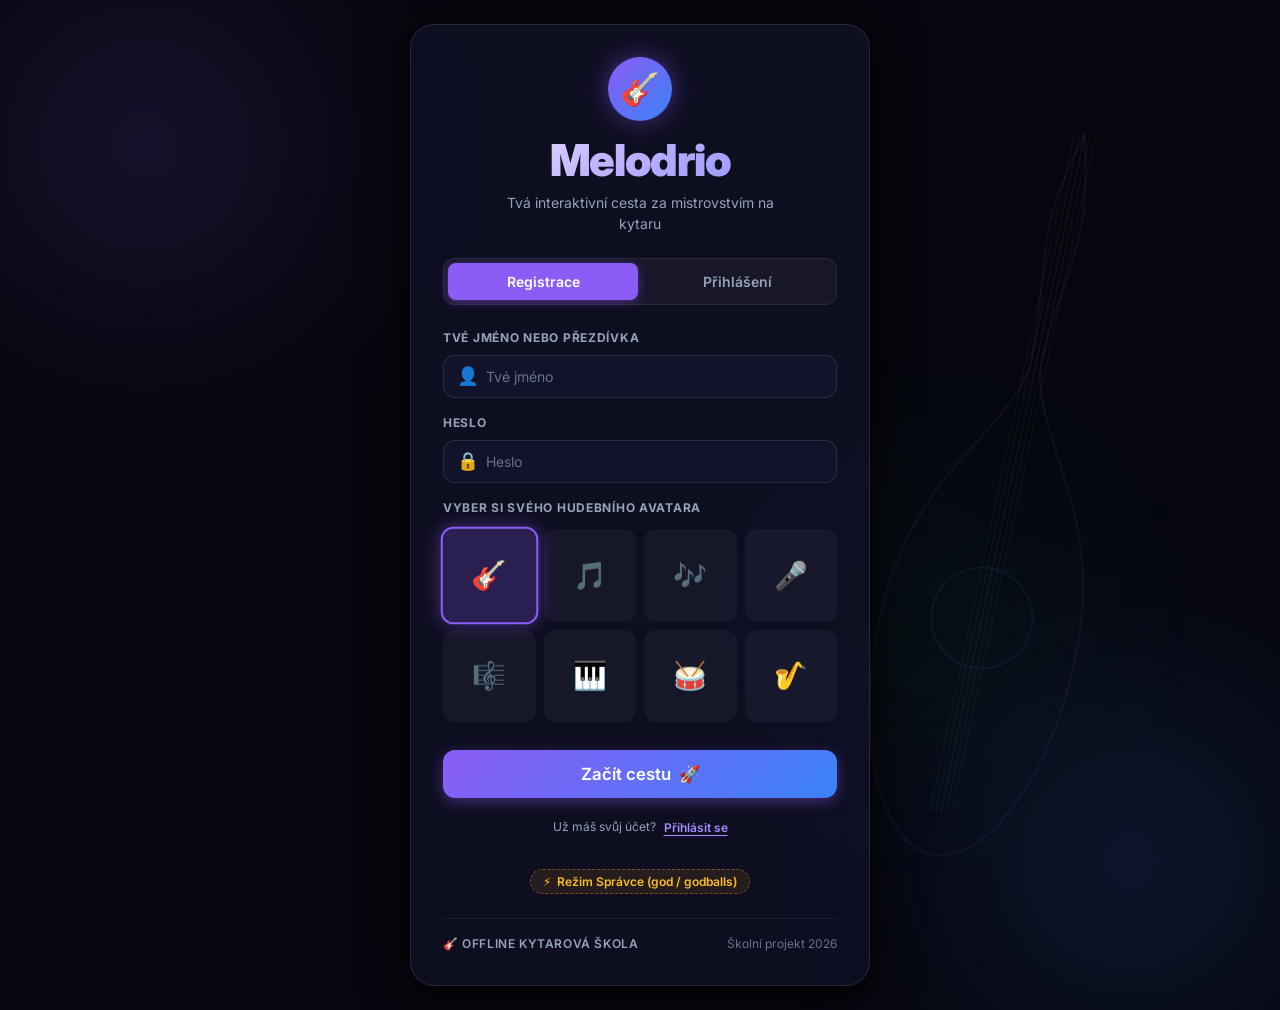
==== commit a4807855: "feat(dashboard): odstraneni prazdneho mista, denni mise, akord dne a klikata cesta s evoluci povrchu" ====
--- a/index.html
+++ b/index.html
@@ -254,6 +254,12 @@
             <div class="dashboard-main-col">
               <!-- Quick stats row: 4 stat cards (XP, Level, Streak, Completed Lessons) -->
               <div class="dashboard-stats" id="dashboard-stats"></div>
+
+              <!-- Admin God Control Panel -->
+              <div id="dashboard-god-panel"></div>
+
+              <!-- Interactive Mission & Practice Hub -->
+              <div class="dashboard-mission-hub" id="dashboard-mission-hub"></div>
           
               <!-- Story Map: Vertical path with stage nodes -->
               <div class="story-map" id="story-map">
--- a/css/styles.css
+++ b/css/styles.css
@@ -1,4 +1,4 @@
-/* ==========================================================================
+﻿/* ==========================================================================
    MELODRIO — STYLESHEET (css/styles.css)
    Dark-mode only, Glassmorphism, Guitar Learning Web App (Czech Language)
    ========================================================================== */
@@ -4364,3 +4364,333 @@
   border-radius: 9999px;
   box-shadow: 0 0 15px rgba(245, 158, 11, 0.25);
 }
+
+
+/* ==========================================================================
+   DASHBOARD MISSION HUB & CHORD OF THE DAY
+   ========================================================================== */
+
+.dashboard-mission-hub {
+  margin: 0.5rem 0 2rem 0;
+  width: 100%;
+}
+
+.mission-hub-grid {
+  display: grid;
+  grid-template-columns: repeat(auto-fit, minmax(320px, 1fr));
+  gap: 1.25rem;
+}
+
+.mission-card, .chord-of-day-card {
+  background: linear-gradient(135deg, rgba(30, 41, 59, 0.75) 0%, rgba(15, 23, 42, 0.85) 100%);
+  border: 1px solid rgba(139, 92, 246, 0.25);
+  border-radius: 18px;
+  padding: 1.35rem;
+  backdrop-filter: blur(14px);
+  box-shadow: 0 8px 24px -4px rgba(0, 0, 0, 0.35);
+  display: flex;
+  flex-direction: column;
+  justify-content: space-between;
+  transition: transform 0.2s ease, border-color 0.2s ease, box-shadow 0.2s ease;
+}
+
+.mission-card:hover, .chord-of-day-card:hover {
+  border-color: rgba(139, 92, 246, 0.45);
+  transform: translateY(-2px);
+  box-shadow: 0 12px 28px -4px rgba(0, 0, 0, 0.45);
+}
+
+.mission-list {
+  display: flex;
+  flex-direction: column;
+  gap: 0.75rem;
+  margin: 1rem 0;
+}
+
+.mission-item {
+  display: flex;
+  align-items: center;
+  justify-content: space-between;
+  gap: 0.85rem;
+  background: rgba(15, 23, 42, 0.6);
+  border: 1px solid rgba(255, 255, 255, 0.06);
+  border-radius: 12px;
+  padding: 0.75rem 0.95rem;
+  transition: background 0.15s ease, border-color 0.15s ease;
+}
+
+.mission-item:hover {
+  background: rgba(30, 41, 59, 0.6);
+  border-color: rgba(139, 92, 246, 0.3);
+}
+
+.mission-item.is-done {
+  border-color: rgba(16, 185, 129, 0.3);
+  background: rgba(16, 185, 129, 0.08);
+}
+
+.mission-check {
+  width: 26px;
+  height: 26px;
+  border-radius: 50%;
+  display: flex;
+  align-items: center;
+  justify-content: center;
+  font-size: 0.85rem;
+  flex-shrink: 0;
+  border: 2px solid #64748b;
+  color: transparent;
+}
+
+.mission-item.is-done .mission-check {
+  border-color: #10b981;
+  background: #10b981;
+  color: #ffffff;
+}
+
+.mission-info {
+  flex: 1;
+  min-width: 0;
+}
+
+.mission-title {
+  font-size: 0.88rem;
+  font-weight: 700;
+  color: #f8fafc;
+  margin-bottom: 0.15rem;
+}
+
+.mission-item.is-done .mission-title {
+  text-decoration: line-through;
+  color: #94a3b8;
+}
+
+.mission-sub {
+  font-size: 0.75rem;
+  color: #94a3b8;
+}
+
+.mission-xp-badge {
+  font-size: 0.75rem;
+  font-weight: 700;
+  color: #fbbf24;
+  background: rgba(245, 158, 11, 0.15);
+  border: 1px solid rgba(245, 158, 11, 0.3);
+  padding: 0.2rem 0.55rem;
+  border-radius: 6px;
+  flex-shrink: 0;
+}
+
+/* Chord of the Day Widget */
+.chord-fret-preview {
+  background: rgba(15, 23, 42, 0.7);
+  border: 1px solid rgba(255, 255, 255, 0.08);
+  border-radius: 12px;
+  padding: 0.85rem 1rem;
+  margin: 0.85rem 0;
+  display: flex;
+  align-items: center;
+  justify-content: space-around;
+  gap: 1rem;
+}
+
+.chord-diagram-mini {
+  display: flex;
+  flex-direction: column;
+  gap: 4px;
+  width: 140px;
+}
+
+.chord-string-row {
+  display: flex;
+  align-items: center;
+  justify-content: space-between;
+  font-size: 0.72rem;
+  color: #94a3b8;
+  height: 16px;
+  border-bottom: 1px solid rgba(255, 255, 255, 0.12);
+  position: relative;
+}
+
+.chord-fret-dot {
+  width: 12px;
+  height: 12px;
+  border-radius: 50%;
+  background: #f59e0b;
+  box-shadow: 0 0 8px #f59e0b;
+  position: absolute;
+  top: 50%;
+  transform: translate(-50%, -50%);
+}
+
+/* ==========================================================================
+   SERPENTINE WINDING ROAD & EVOLVING TERRAIN
+   ========================================================================== */
+
+.stage-section {
+  position: relative;
+  margin-bottom: 4rem;
+}
+
+.stage-track-wrap {
+  position: relative;
+  width: 100%;
+  height: 920px;
+  margin: 1.5rem 0 2rem 0;
+  overflow: visible;
+}
+
+.stage-winding-svg {
+  position: absolute;
+  top: 0;
+  left: 0;
+  width: 100%;
+  height: 100%;
+  pointer-events: none;
+  z-index: 1;
+}
+
+.winding-node-row {
+  position: absolute;
+  width: 100%;
+  transform: translateY(-50%);
+  z-index: 4;
+}
+
+.winding-node-anchor {
+  position: absolute;
+  transform: translateX(-50%);
+  display: flex;
+  align-items: center;
+  gap: 1.15rem;
+  cursor: pointer;
+}
+
+.winding-node-anchor.dir-right {
+  flex-direction: row;
+}
+
+.winding-node-anchor.dir-left {
+  flex-direction: row-reverse;
+}
+
+.winding-node-anchor:hover .journey-milestone-pin {
+  transform: scale(1.15);
+}
+
+.winding-node-anchor:hover .journey-waypoint-card {
+  transform: translateY(-3px);
+  border-color: rgba(139, 92, 246, 0.5);
+  box-shadow: 0 8px 24px rgba(0, 0, 0, 0.4);
+}
+
+/* Environment-specific milestone pin accents */
+.stage-theme-1 .journey-milestone-pin {
+  background: linear-gradient(135deg, #452b14 0%, #2e1a0b 100%);
+  border: 3px solid #8c5d2e;
+  color: #fde68a;
+}
+.stage-theme-1 .journey-milestone-pin.completed {
+  background: linear-gradient(135deg, #15803d 0%, #166534 100%);
+  border-color: #4ade80;
+}
+
+.stage-theme-2 .journey-milestone-pin {
+  background: linear-gradient(135deg, #1e293b 0%, #0f172a 100%);
+  border: 3px solid #b45309;
+  color: #fed7aa;
+}
+.stage-theme-2 .journey-milestone-pin.completed {
+  background: linear-gradient(135deg, #0284c7 0%, #0369a1 100%);
+  border-color: #38bdf8;
+}
+
+.stage-theme-3 .journey-milestone-pin {
+  background: linear-gradient(135deg, #1e293b 0%, #0f172a 100%);
+  border: 3px solid #eab308;
+  color: #fef08a;
+  box-shadow: 0 0 12px rgba(234, 179, 8, 0.35);
+}
+
+.stage-theme-4 .journey-milestone-pin {
+  background: linear-gradient(135deg, #18182b 0%, #0a0a14 100%);
+  border: 3px solid #a855f7;
+  color: #f3e8ff;
+  box-shadow: 0 0 16px rgba(168, 85, 247, 0.5);
+}
+
+.stage-theme-5 .journey-milestone-pin {
+  background: linear-gradient(135deg, #0f172a 0%, #1e1b4b 100%);
+  border: 3px solid #f43f5e;
+  color: #ffe4e6;
+  box-shadow: 0 0 20px rgba(244, 63, 94, 0.5);
+}
+
+.stage-theme-6 .journey-milestone-pin {
+  background: linear-gradient(135deg, #f59e0b 0%, #ec4899 100%);
+  border: 3px solid #ffffff;
+  color: #ffffff;
+  box-shadow: 0 0 25px rgba(245, 158, 11, 0.8);
+}
+
+/* Scenery Ambient Stage Subtitles */
+.gate-terrain-badge {
+  display: inline-flex;
+  align-items: center;
+  gap: 0.35rem;
+  padding: 0.2rem 0.65rem;
+  border-radius: 9999px;
+  font-size: 0.74rem;
+  font-weight: 700;
+  margin-top: 0.25rem;
+}
+
+.terrain-dusty {
+  background: rgba(180, 83, 9, 0.18);
+  border: 1px solid rgba(180, 83, 9, 0.4);
+  color: #fde68a;
+}
+
+.terrain-country {
+  background: rgba(56, 189, 248, 0.18);
+  border: 1px solid rgba(56, 189, 248, 0.4);
+  color: #bae6fd;
+}
+
+.terrain-cobble {
+  background: rgba(234, 179, 8, 0.18);
+  border: 1px solid rgba(234, 179, 8, 0.4);
+  color: #fef08a;
+}
+
+.terrain-asphalt {
+  background: rgba(168, 85, 247, 0.18);
+  border: 1px solid rgba(168, 85, 247, 0.4);
+  color: #e9d5ff;
+}
+
+.terrain-marble {
+  background: rgba(244, 63, 94, 0.18);
+  border: 1px solid rgba(244, 63, 94, 0.4);
+  color: #fecdd3;
+}
+
+.terrain-celestial {
+  background: linear-gradient(90deg, rgba(245, 158, 11, 0.25), rgba(236, 72, 153, 0.25));
+  border: 1px solid rgba(245, 158, 11, 0.5);
+  color: #fef08a;
+  box-shadow: 0 0 14px rgba(245, 158, 11, 0.35);
+}
+
+@media (max-width: 768px) {
+  .mission-hub-grid {
+    grid-template-columns: 1fr;
+  }
+  .journey-waypoint-card {
+    max-width: 190px;
+    padding: 0.55rem 0.75rem;
+  }
+  .waypoint-title {
+    font-size: 0.8rem;
+  }
+}
